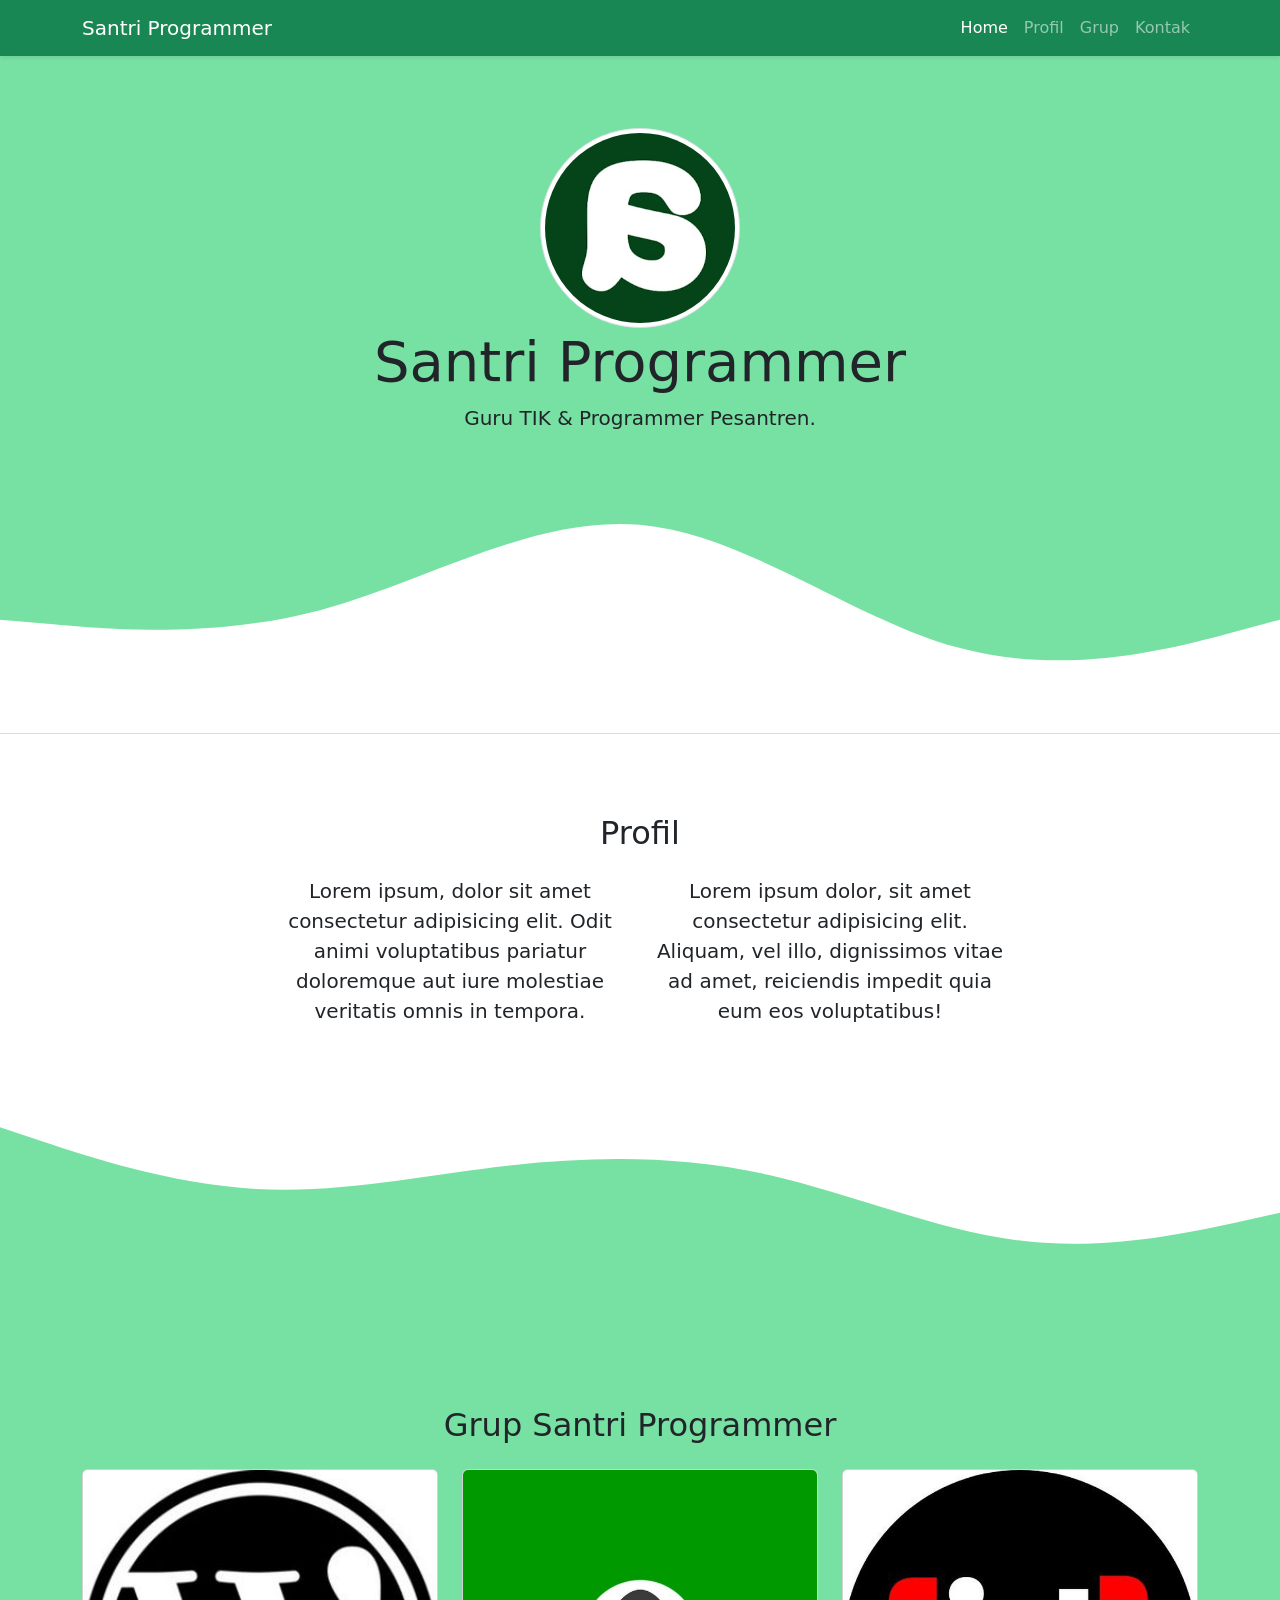
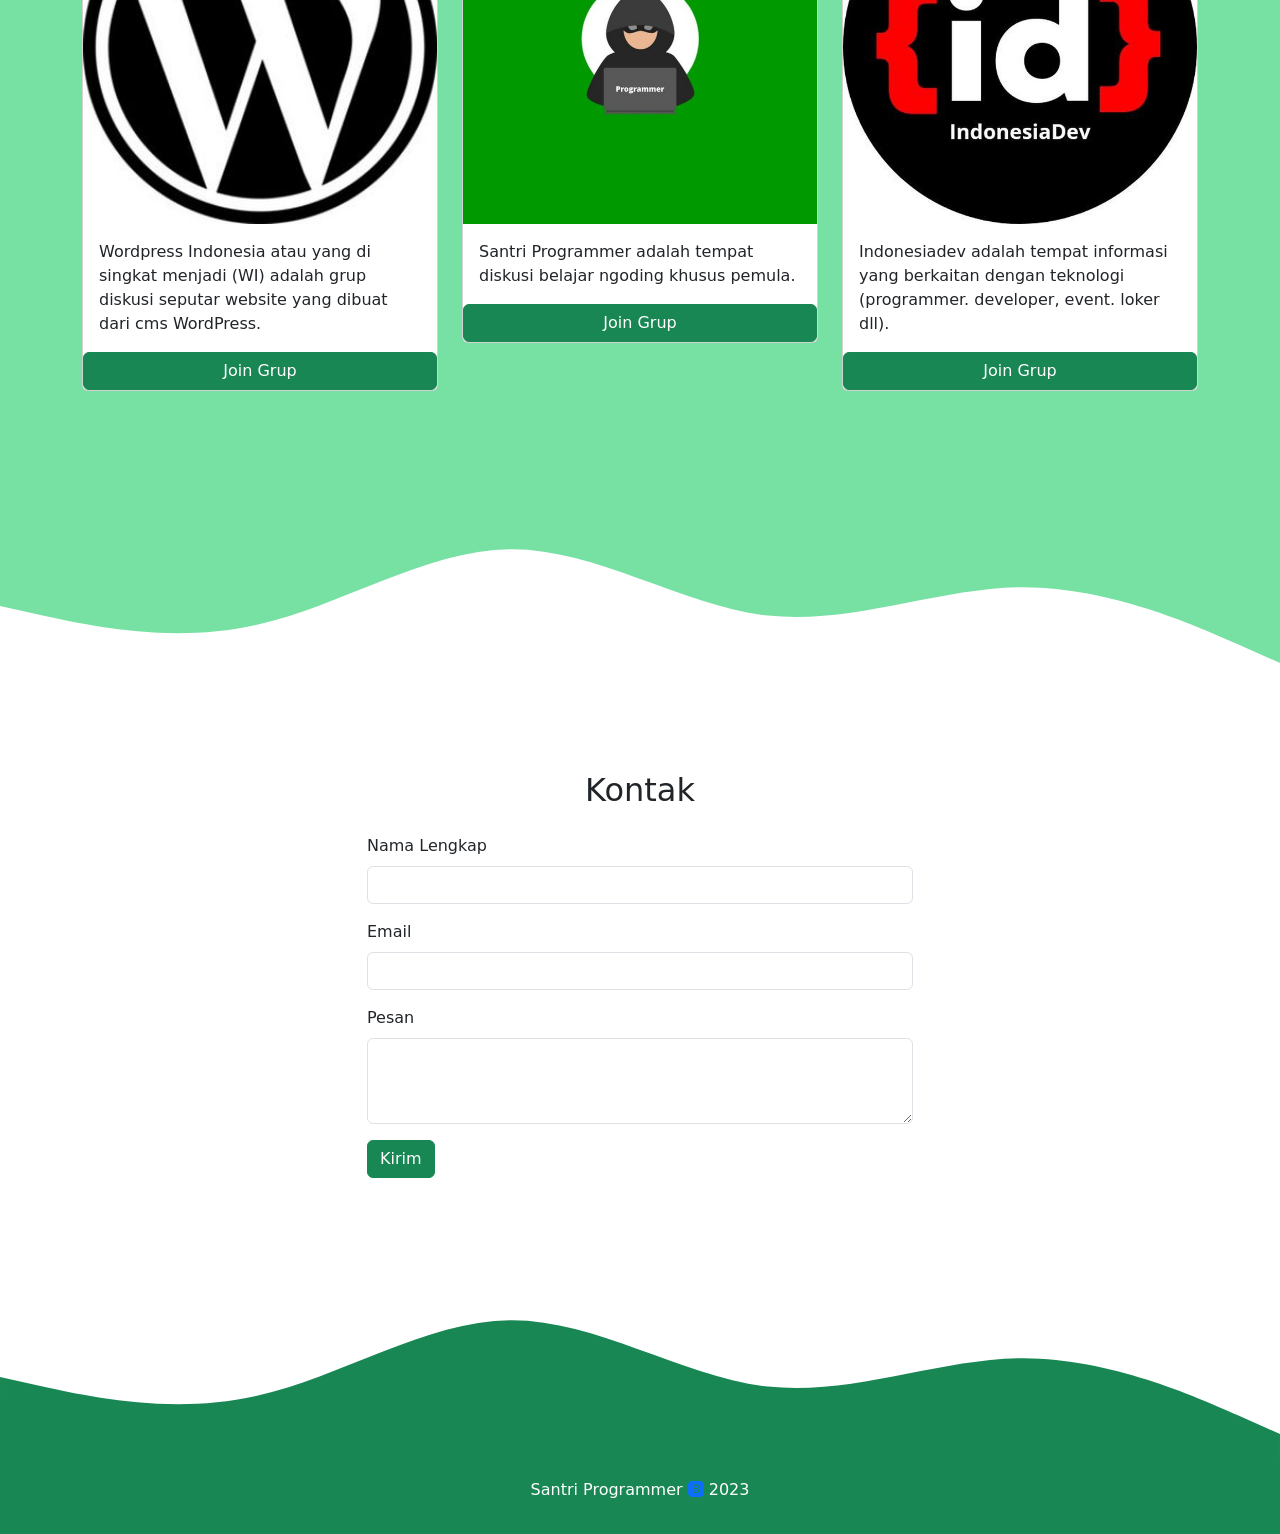
==== index.html @ 74091b98 "first commit" ====
<!DOCTYPE html>
<html lang="en">
  <head>
    <!-- Required meta tags -->
    <meta charset="utf-8" />
    <meta name="viewport" content="width=device-width, initial-scale=1" />

    <!-- Bootstrap CSS -->
    <link href="https://cdn.jsdelivr.net/npm/bootstrap@5.0.2/dist/css/bootstrap.min.css" rel="stylesheet" integrity="sha384-EVSTQN3/azprG1Anm3QDgpJLIm9Nao0Yz1ztcQTwFspd3yD65VohhpuuCOmLASjC" crossorigin="anonymous" />


    <!-- Bootstrap Icon -->
    <link rel="stylesheet" href="https://cdn.jsdelivr.net/npm/bootstrap-icons@1.10.5/font/bootstrap-icons.css">

    <!-- My CSS -->
    <link rel="stylesheet" href="style.css" />
    <title>Santri Programmer</title>
  </head>
  <body id="home">
    <!-- Navbar -->
    <nav class="navbar navbar-expand-lg navbar-dark bg-success shadow-sm fixed-top">
      <div class="container">
        <a class="navbar-brand" href="#">Santri Programmer</a>
        <button class="navbar-toggler" type="button" data-bs-toggle="collapse" data-bs-target="#navbarNav" aria-controls="navbarNav" aria-expanded="false" aria-label="Toggle navigation">
          <span class="navbar-toggler-icon"></span>
        </button>
        <div class="collapse navbar-collapse" id="navbarNav">
          <ul class="navbar-nav ms-auto">
            <li class="nav-item">
              <a class="nav-link active" aria-current="page" href="#home">Home</a>
            </li>
            <li class="nav-item">
              <a class="nav-link" href="#profil">Profil</a>
            </li>
            <li class="nav-item">
              <a class="nav-link" href="#grup">Grup</a>
            </li>
            <li class="nav-item">
              <a class="nav-link" href="#kontak">Kontak</a>
            </li>
          </ul>
        </div>
      </div>
    </nav>
    <!-- Akhir Navbar -->

    <!-- Jumbotron -->

    <section class="jumbotron text-center">
      <img src="img/SP.png" alt="Santri Programmer" width="200" class="rounded-circle img-thumbnail" />
      <h1 class="display-4">Santri Programmer</h1>
      <p class="lead">Guru TIK & Programmer Pesantren.</p>
      <svg xmlns="http://www.w3.org/2000/svg" viewBox="0 0 1440 320">
        <path
          fill="#ffffff"
          fill-opacity="1"
          d="M0,192L60,197.3C120,203,240,213,360,181.3C480,149,600,75,720,85.3C840,96,960,192,1080,224C1200,256,1320,224,1380,208L1440,192L1440,320L1380,320C1320,320,1200,320,1080,320C960,320,840,320,720,320C600,320,480,320,360,320C240,320,120,320,60,320L0,320Z"
        ></path>
      </svg>
    </section>

    <!-- Akhir Jumbotron -->

    <!-- Profil -->
    <section id="profil">
      <div class="container">
        <div class="row text-center mb-3">
          <div class="col">
            <h2>Profil</h2>
          </div>
        </div>
        <div class="row justify-content-center fs-5 text-center">
          <div class="col-md-4">
            <p>Lorem ipsum, dolor sit amet consectetur adipisicing elit. Odit animi voluptatibus pariatur doloremque aut iure molestiae veritatis omnis in tempora.</p>
          </div>
          <div class="col-md-4">
            <p>Lorem ipsum dolor, sit amet consectetur adipisicing elit. Aliquam, vel illo, dignissimos vitae ad amet, reiciendis impedit quia eum eos voluptatibus!</p>
          </div>
        </div>
      </div>
      
      
      
      <svg xmlns="http://www.w3.org/2000/svg" viewBox="0 0 1440 320"><path fill="#77e0a3" fill-opacity="1" d="M0,96L48,112C96,128,192,160,288,165.3C384,171,480,149,576,138.7C672,128,768,128,864,149.3C960,171,1056,213,1152,224C1248,235,1344,213,1392,202.7L1440,192L1440,320L1392,320C1344,320,1248,320,1152,320C1056,320,960,320,864,320C768,320,672,320,576,320C480,320,384,320,288,320C192,320,96,320,48,320L0,320Z"></path></svg>
    </section>
    <!-- Akhir Profil -->

    <!-- Grup -->
    <section id="grup">
      <div class="container">
        <div class="row text-center mb-3">
          <div class="col">
            <h2>Grup Santri Programmer</h2>
          </div>
        </div>
        <div class="row">
          <div class="col-md-4 mb-3">
            <div class="card">
              <img src="img/grup/wi.jpg" class="card-img-top" alt="grupwi" />
              <div class="card-body">
                <p class="card-text">Wordpress Indonesia atau yang di singkat menjadi (WI) adalah grup diskusi seputar website yang dibuat dari cms WordPress.</p>
              </div>
              <a class="btn btn-success" href="https://t.me/wordpress_id" role="button">Join Grup</a>
            </div>
          </div>
          <div class="col-md-4 mb-3">
            <div class="card">
              <img src="img/grup/sporg.jpg" class="card-img-top" alt="grupsporg" />
              <div class="card-body">
                <p class="card-text">Santri Programmer adalah tempat diskusi belajar ngoding khusus pemula.</p>
              </div>
              <a class="btn btn-success" href="https://t.me/santriprogrammer_id" role="button">Join Grup</a>
            </div>
          </div>
          <div class="col-md-4 mb-3">
            <div class="card">
              <img src="img/grup/iddev.jpg" class="card-img-top" alt="iddev" />
              <div class="card-body">
                <p class="card-text">Indonesiadev adalah tempat informasi yang berkaitan dengan teknologi (programmer. developer, event. loker dll).</p>
              </div>
              <a class="btn btn-success" href="https://t.me/indonesiadev" role="button">Join Grup</a>
            </div>
          </div>
        </div>
      </div>
      <svg xmlns="http://www.w3.org/2000/svg" viewBox="0 0 1440 320">
        <path
          fill="#ffffff"
          fill-opacity="1"
          d="M0,224L48,234.7C96,245,192,267,288,245.3C384,224,480,160,576,160C672,160,768,224,864,234.7C960,245,1056,203,1152,202.7C1248,203,1344,245,1392,266.7L1440,288L1440,320L1392,320C1344,320,1248,320,1152,320C1056,320,960,320,864,320C768,320,672,320,576,320C480,320,384,320,288,320C192,320,96,320,48,320L0,320Z"
        ></path>
      </svg>
    </section>
    <!-- Akhir Grup -->

    <!-- Kontak -->
    <section id="kontak">
      <div class="container">
        <div class="row text-center mb-3">
          <div class="col">
            <h2>Kontak</h2>
          </div>
        </div>
        <div class="row justify-content-center">
          <div class="col-md-6">
            <form>
              <div class="mb-3">
                <label for="name" class="form-label">Nama Lengkap</label>
                <input type="text" class="form-control" id="name" aria-describedby="name" />
              </div>
              <div class="mb-3">
                <label for="email" class="form-label">Email</label>
                <input type="email" class="form-control" id="email" aria-describedby="email" />
              </div>
            
            <div class="mb-3">
              <label for="pesan" class="form-label">Pesan</label>
              <textarea class="form-control" id="pesan" rows="3"></textarea>
            </div>
              <div>
              <button type="submit" class="btn btn-success">Kirim</button>
            </form>
          </div>
        </div>
      </div>
      
    </section>
    <!-- Akhir Kontak -->

    <!-- Footer -->
    <svg xmlns="http://www.w3.org/2000/svg" viewBox="0 0 1440 320"><path fill="#198754" fill-opacity="1" d="M0,224L48,234.7C96,245,192,267,288,245.3C384,224,480,160,576,160C672,160,768,224,864,234.7C960,245,1056,203,1152,202.7C1248,203,1344,245,1392,266.7L1440,288L1440,320L1392,320C1344,320,1248,320,1152,320C1056,320,960,320,864,320C768,320,672,320,576,320C480,320,384,320,288,320C192,320,96,320,48,320L0,320Z"></path></svg>

    <footer class=" bg-success shadow-sm text-white text-center p-3"> 
      <p> Santri Programmer <i class="bi bi-bootstrap-fill text-primary"></i> 2023</p>
    </footer>
    <!-- Akhir Footer -->

    <script src="https://cdn.jsdelivr.net/npm/bootstrap@5.0.2/dist/js/bootstrap.bundle.min.js" integrity="sha384-MrcW6ZMFYlzcLA8Nl+NtUVF0sA7MsXsP1UyJoMp4YLEuNSfAP+JcXn/tWtIaxVXM" crossorigin="anonymous"></script>
  </body>
</html>
---- style.css ----
.jumbotron {
  padding-top: 8rem;
  background-color: #77e0a3;
}

#grup {
  background-color: #77e0a3;
}

section {
  padding-top: 5rem;
}
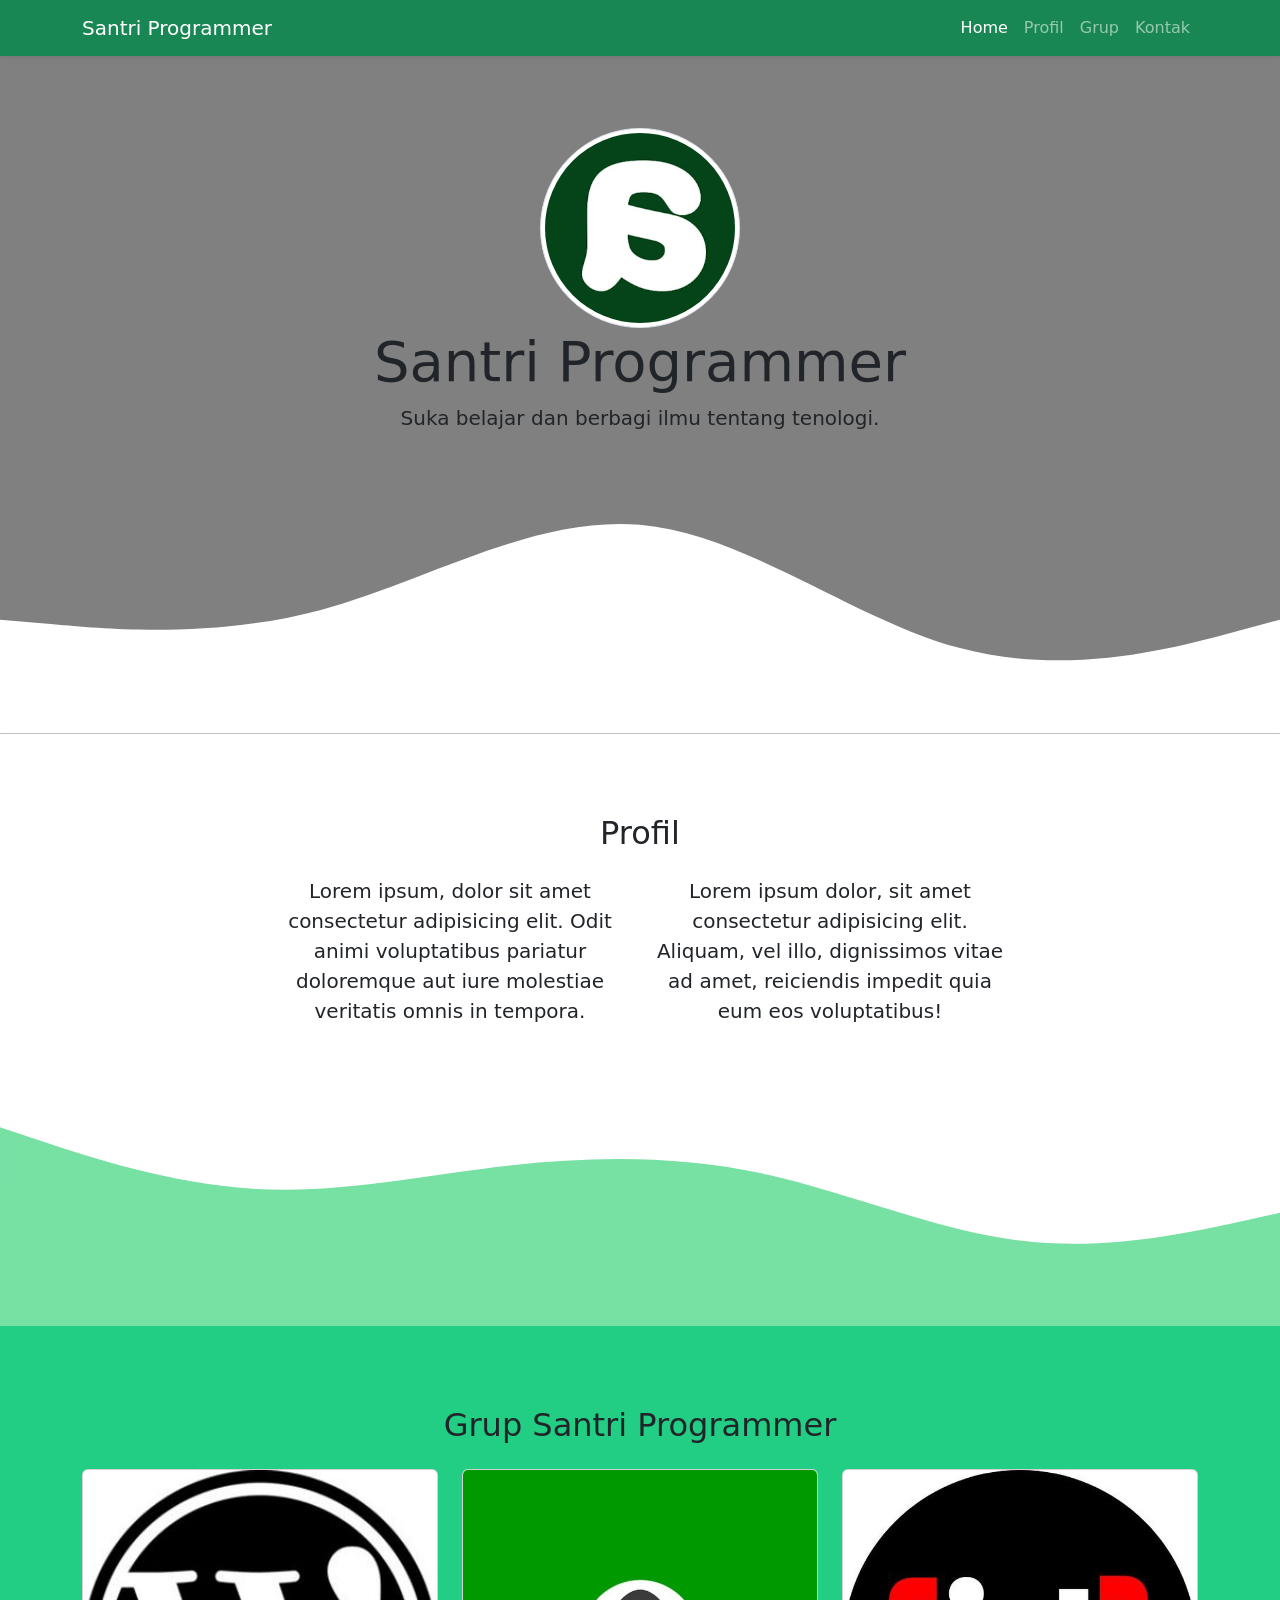
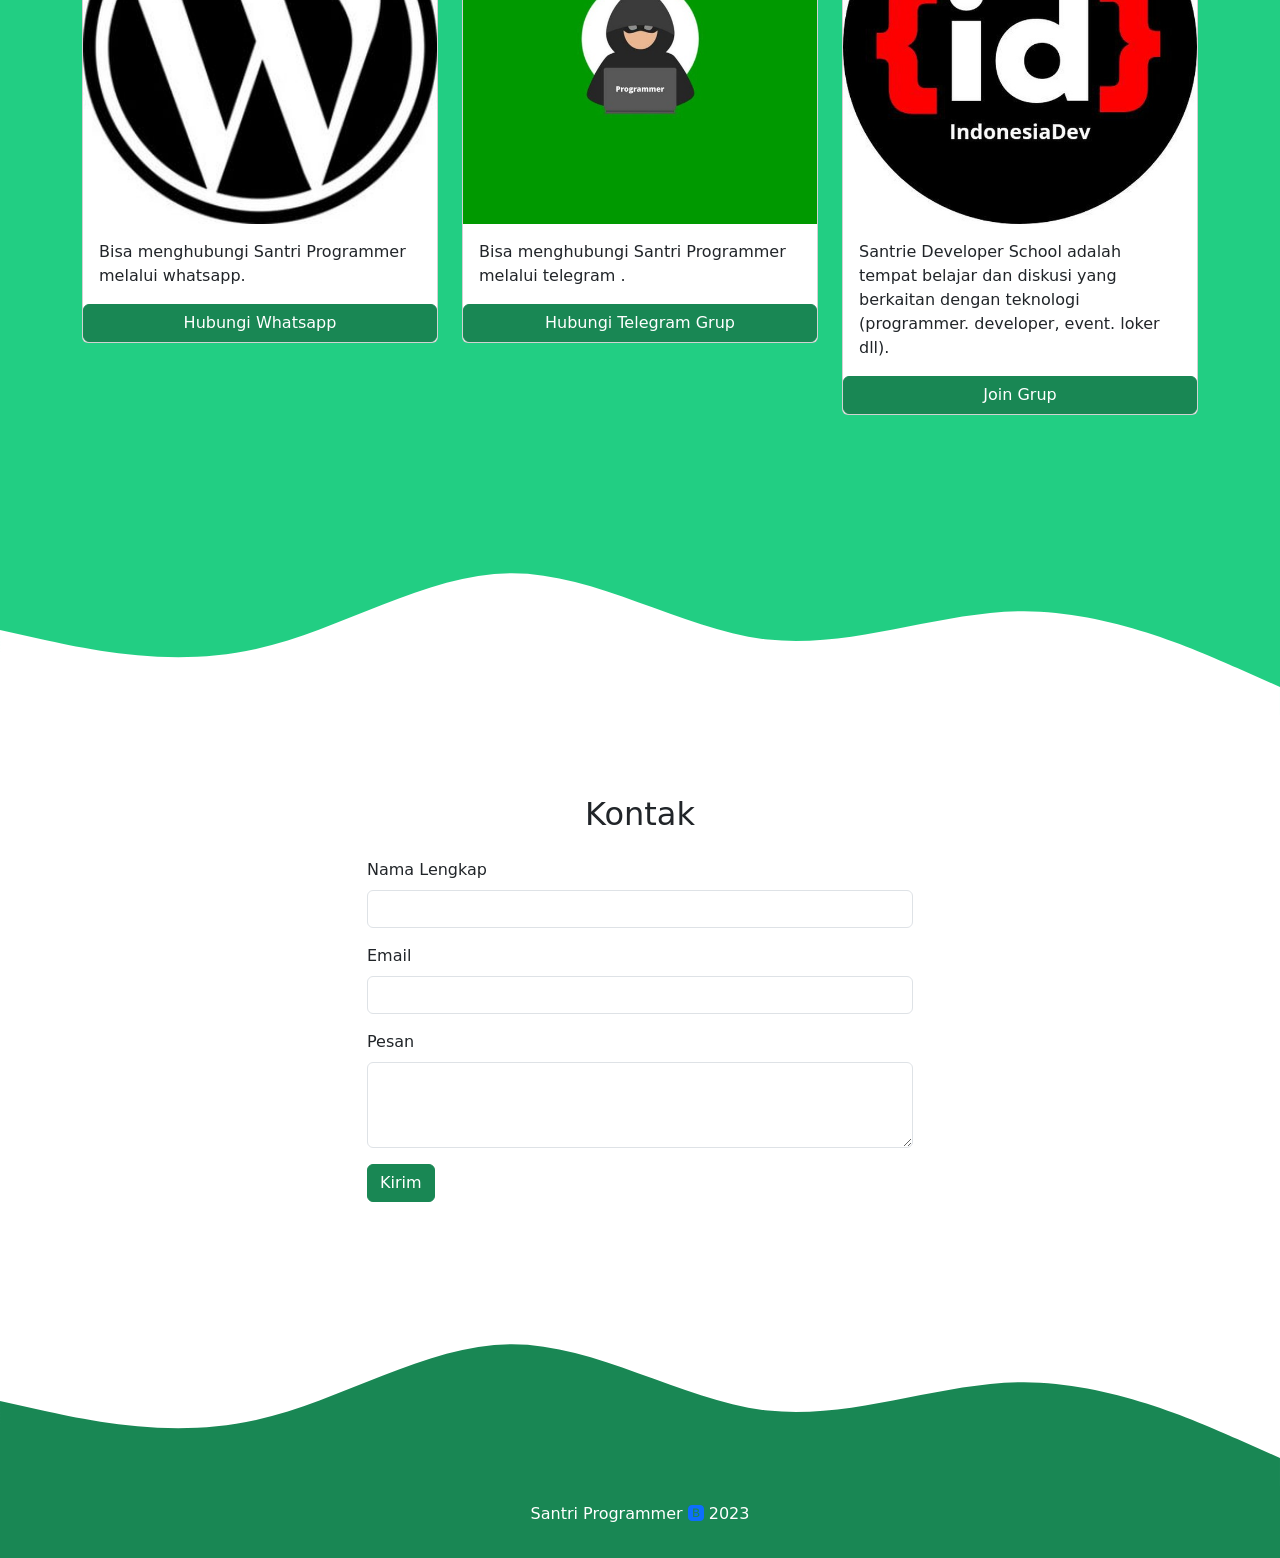
==== commit 8f695a87: "Update index.html Merubah link dan narasi gambar" ====
--- a/index.html
+++ b/index.html
@@ -49,7 +49,7 @@
     <section class="jumbotron text-center">
       <img src="img/SP.png" alt="Santri Programmer" width="200" class="rounded-circle img-thumbnail" />
       <h1 class="display-4">Santri Programmer</h1>
-      <p class="lead">Guru TIK & Programmer Pesantren.</p>
+      <p class="lead">Suka belajar dan berbagi ilmu tentang tenologi.</p>
       <svg xmlns="http://www.w3.org/2000/svg" viewBox="0 0 1440 320">
         <path
           fill="#ffffff"
@@ -98,27 +98,27 @@
             <div class="card">
               <img src="img/grup/wi.jpg" class="card-img-top" alt="grupwi" />
               <div class="card-body">
-                <p class="card-text">Wordpress Indonesia atau yang di singkat menjadi (WI) adalah grup diskusi seputar website yang dibuat dari cms WordPress.</p>
+                <p class="card-text">Bisa menghubungi Santri Programmer melalui whatsapp.</p>
               </div>
-              <a class="btn btn-success" href="https://t.me/wordpress_id" role="button">Join Grup</a>
+              <a class="btn btn-success" href="https://wa.me/6289665922111" role="button">Hubungi Whatsapp</a>
             </div>
           </div>
           <div class="col-md-4 mb-3">
             <div class="card">
               <img src="img/grup/sporg.jpg" class="card-img-top" alt="grupsporg" />
               <div class="card-body">
-                <p class="card-text">Santri Programmer adalah tempat diskusi belajar ngoding khusus pemula.</p>
+                <p class="card-text">Bisa menghubungi Santri Programmer melalui telegram .</p>
               </div>
-              <a class="btn btn-success" href="https://t.me/santriprogrammer_id" role="button">Join Grup</a>
+              <a class="btn btn-success" href="https://t.me/santriprogrammer" role="button">Hubungi Telegram Grup</a>
             </div>
           </div>
           <div class="col-md-4 mb-3">
             <div class="card">
               <img src="img/grup/iddev.jpg" class="card-img-top" alt="iddev" />
               <div class="card-body">
-                <p class="card-text">Indonesiadev adalah tempat informasi yang berkaitan dengan teknologi (programmer. developer, event. loker dll).</p>
+                <p class="card-text">Santrie Developer School adalah tempat belajar dan diskusi yang berkaitan dengan teknologi (programmer. developer, event. loker dll).</p>
               </div>
-              <a class="btn btn-success" href="https://t.me/indonesiadev" role="button">Join Grup</a>
+              <a class="btn btn-success" href="https://t.me/santridev" role="button">Join Grup</a>
             </div>
           </div>
         </div>
--- a/style.css
+++ b/style.css
@@ -1,10 +1,10 @@
 .jumbotron {
   padding-top: 8rem;
-  background-color: #77e0a3;
+  background-color: #808080;
 }
 
 #grup {
-  background-color: #77e0a3;
+  background-color: #22CE83;
 }
 
 section {
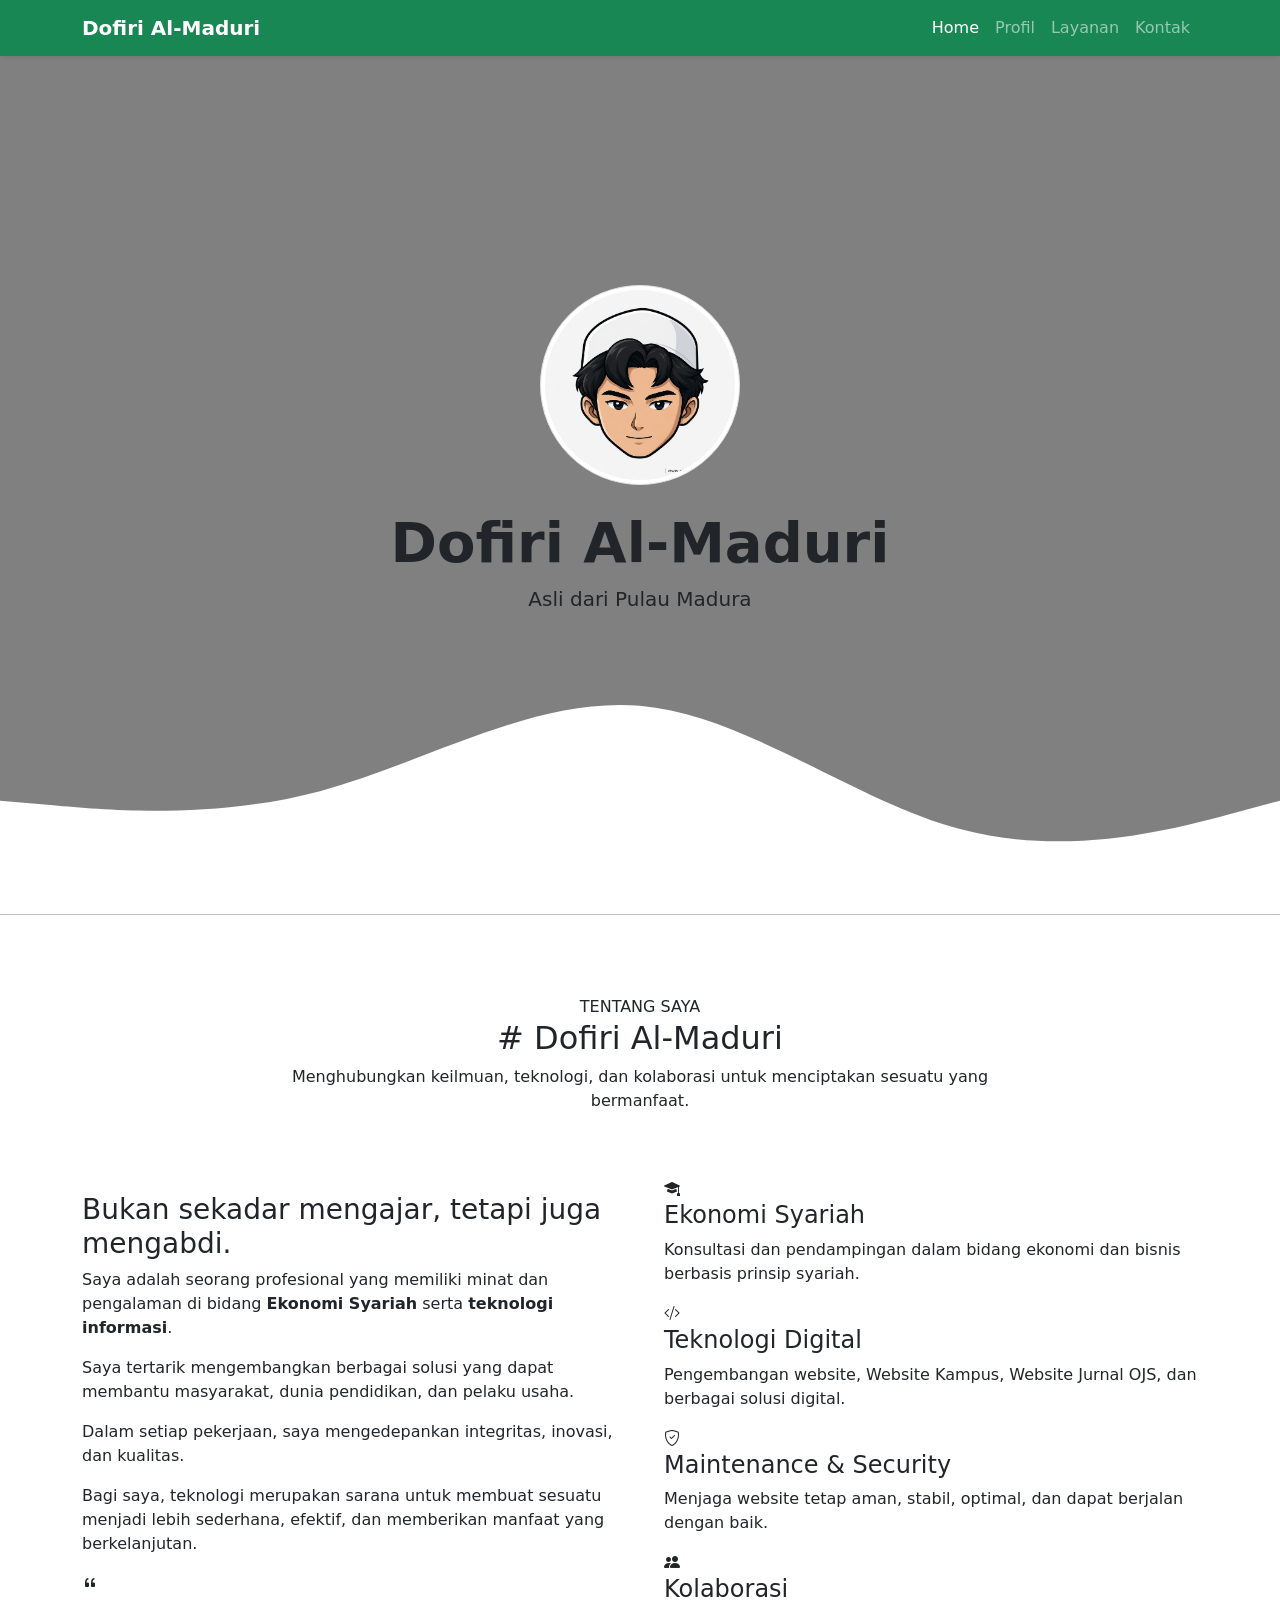
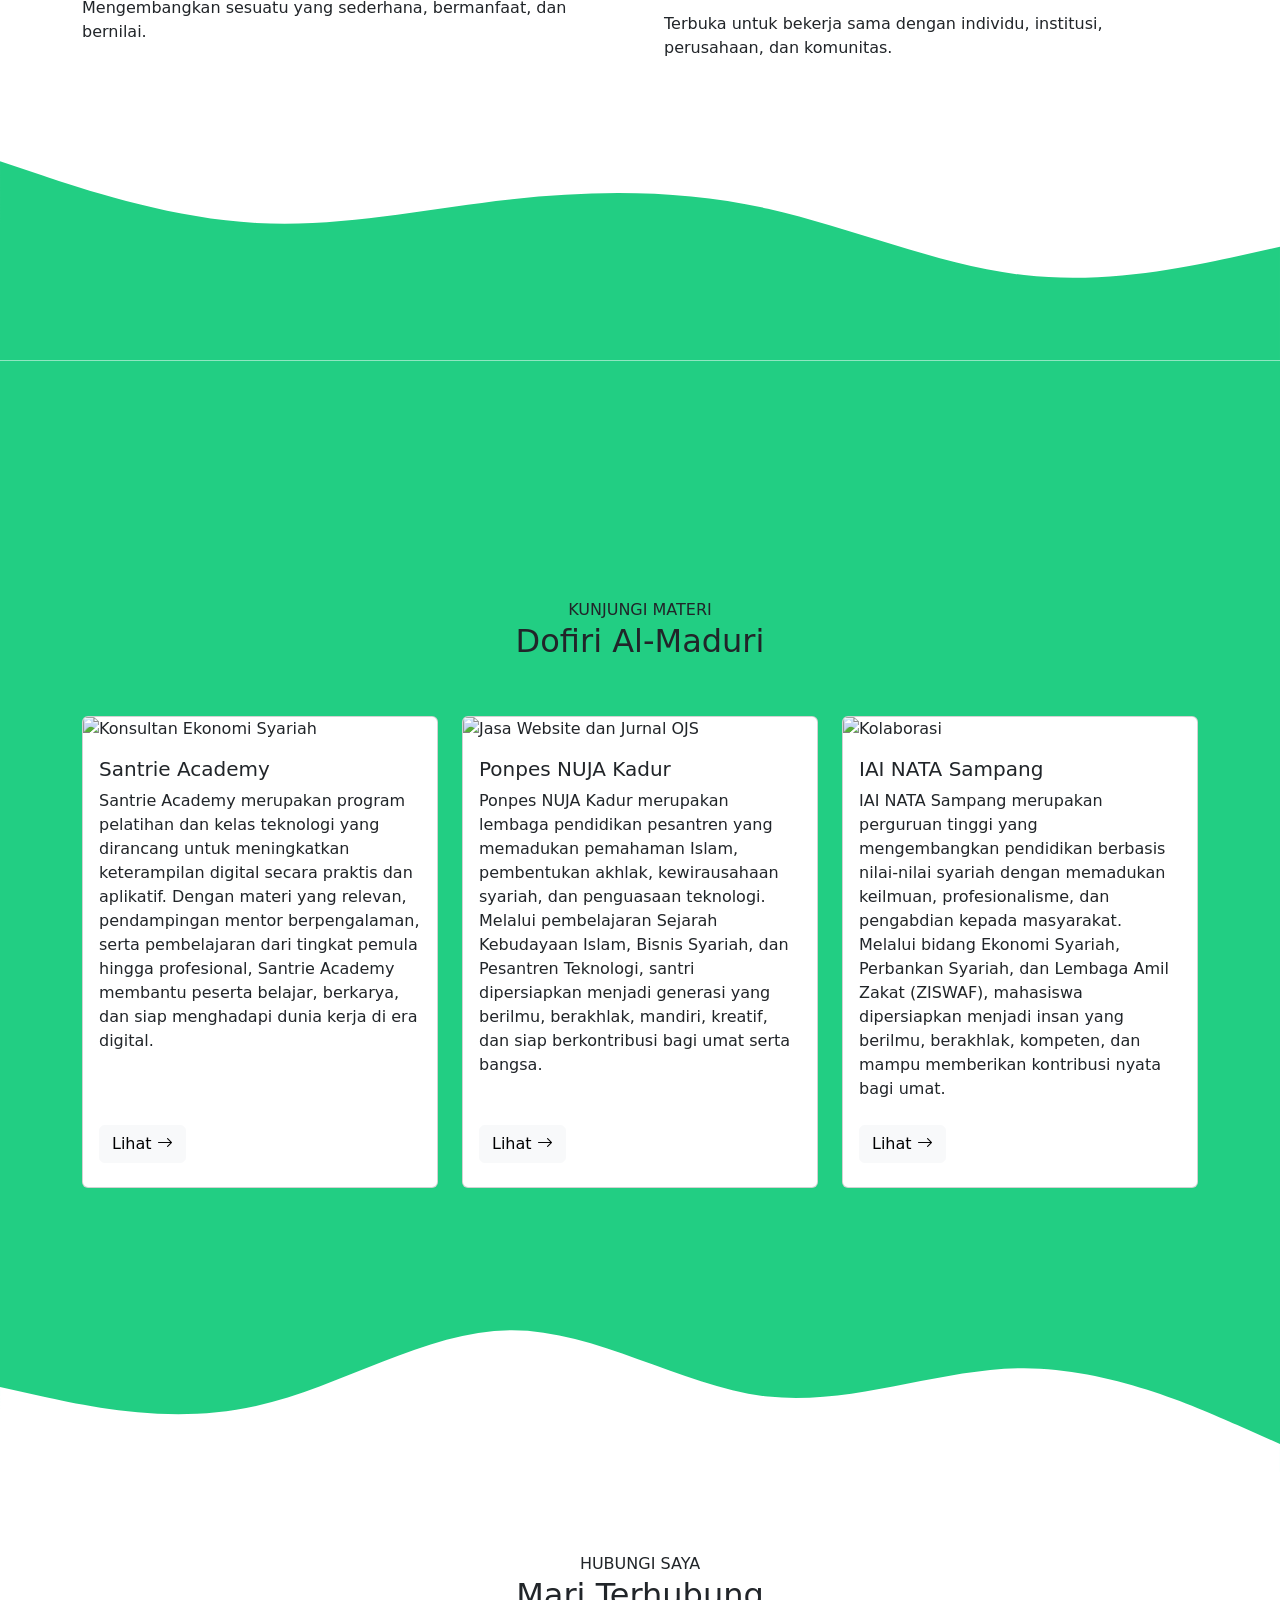
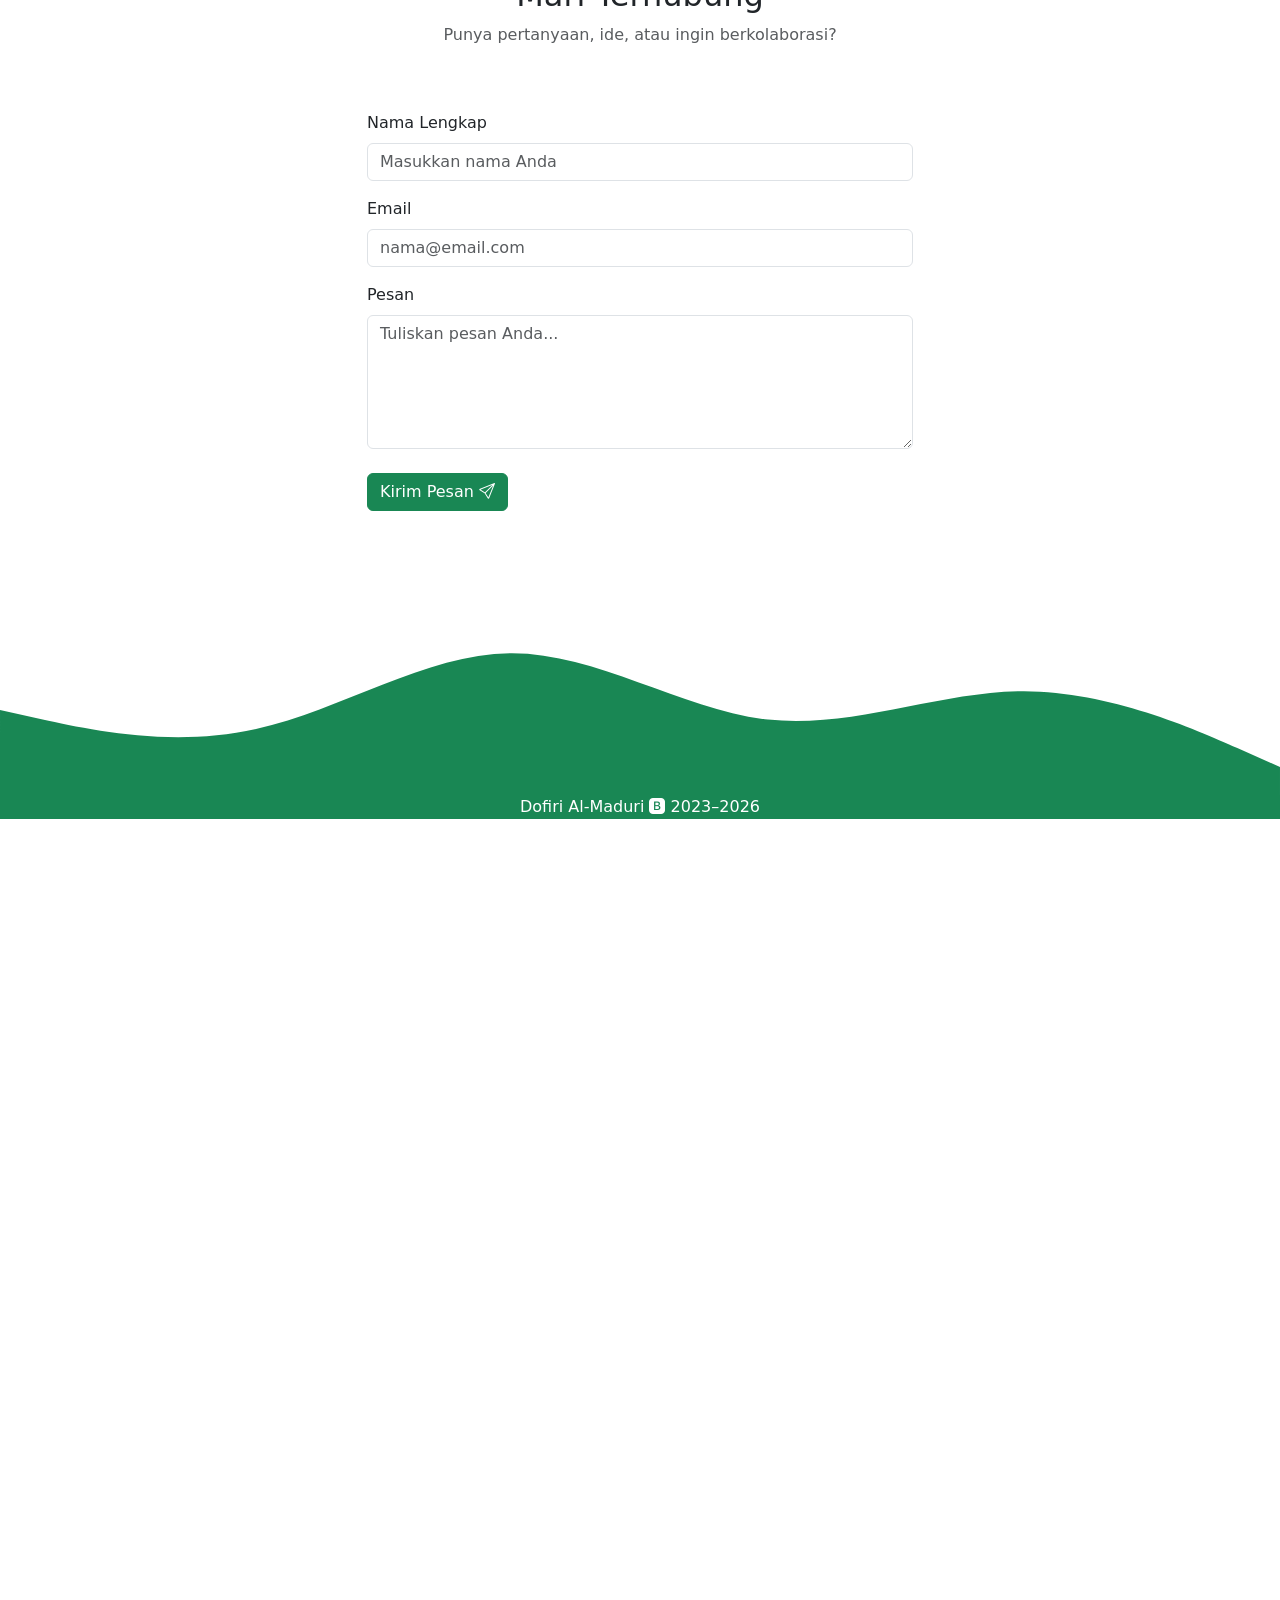
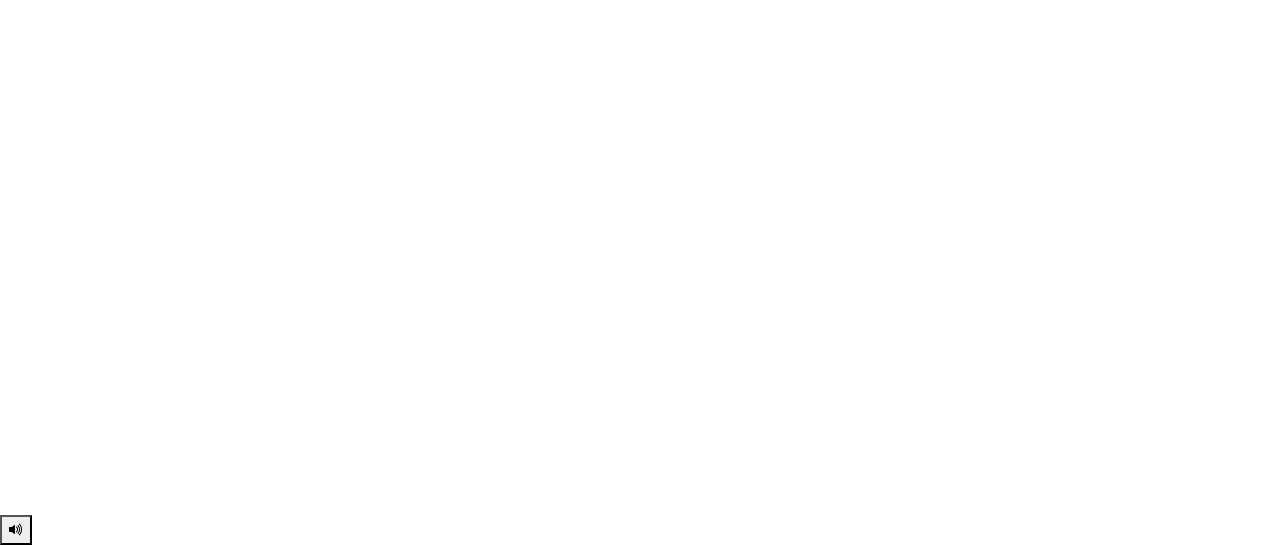
==== commit 4872074a: "Update fmt.Println message from 'Hello' to 'Goodbye'" ====
--- a/index.html
+++ b/index.html
@@ -1,181 +1,921 @@
 <!DOCTYPE html>
-<html lang="en">
-  <head>
-    <!-- Required meta tags -->
-    <meta charset="utf-8" />
-    <meta name="viewport" content="width=device-width, initial-scale=1" />
-
-    <!-- Bootstrap CSS -->
-    <link href="https://cdn.jsdelivr.net/npm/bootstrap@5.0.2/dist/css/bootstrap.min.css" rel="stylesheet" integrity="sha384-EVSTQN3/azprG1Anm3QDgpJLIm9Nao0Yz1ztcQTwFspd3yD65VohhpuuCOmLASjC" crossorigin="anonymous" />
-
-
-    <!-- Bootstrap Icon -->
-    <link rel="stylesheet" href="https://cdn.jsdelivr.net/npm/bootstrap-icons@1.10.5/font/bootstrap-icons.css">
-
-    <!-- My CSS -->
-    <link rel="stylesheet" href="style.css" />
-    <title>Santri Programmer</title>
-  </head>
-  <body id="home">
-    <!-- Navbar -->
-    <nav class="navbar navbar-expand-lg navbar-dark bg-success shadow-sm fixed-top">
-      <div class="container">
-        <a class="navbar-brand" href="#">Santri Programmer</a>
-        <button class="navbar-toggler" type="button" data-bs-toggle="collapse" data-bs-target="#navbarNav" aria-controls="navbarNav" aria-expanded="false" aria-label="Toggle navigation">
-          <span class="navbar-toggler-icon"></span>
-        </button>
-        <div class="collapse navbar-collapse" id="navbarNav">
-          <ul class="navbar-nav ms-auto">
-            <li class="nav-item">
-              <a class="nav-link active" aria-current="page" href="#home">Home</a>
-            </li>
-            <li class="nav-item">
-              <a class="nav-link" href="#profil">Profil</a>
-            </li>
-            <li class="nav-item">
-              <a class="nav-link" href="#grup">Grup</a>
-            </li>
-            <li class="nav-item">
-              <a class="nav-link" href="#kontak">Kontak</a>
-            </li>
-          </ul>
+<html lang="id">
+
+<head>
+
+  <!-- ==================================================
+       META
+       ================================================== -->
+
+  <!-- Menentukan karakter yang digunakan -->
+  <meta charset="utf-8">
+
+  <!-- Membuat website responsive di HP/tablet -->
+  <meta name="viewport" content="width=device-width, initial-scale=1">
+
+
+  <!-- ==================================================
+       BOOTSTRAP CSS
+       ================================================== -->
+
+  <link
+    href="https://cdn.jsdelivr.net/npm/bootstrap@5.0.2/dist/css/bootstrap.min.css"
+    rel="stylesheet">
+
+
+  <!-- ==================================================
+       BOOTSTRAP ICON
+       Digunakan untuk icon
+       ================================================== -->
+
+  <link
+    rel="stylesheet"
+    href="https://cdn.jsdelivr.net/npm/bootstrap-icons@1.10.5/font/bootstrap-icons.css">
+
+
+  <!-- ==================================================
+       CSS SENDIRI
+       File style.css harus berada satu folder
+       dengan index.html
+       ================================================== -->
+
+  <link rel="stylesheet" href="style.css">
+
+
+  <!-- Judul pada tab browser -->
+
+  <title>Dofiri Al-Maduri</title>
+
+</head>
+
+
+<body id="home">
+
+
+  <!-- ==================================================
+       NAVBAR
+       ================================================== -->
+
+  <nav class="navbar navbar-expand-lg navbar-dark bg-success shadow-sm fixed-top">
+
+    <div class="container">
+
+      <!-- Nama / Brand -->
+
+      <a class="navbar-brand fw-bold" href="#home">
+        Dofiri Al-Maduri
+      </a>
+
+
+      <!-- ==================================================
+           TOMBOL HAMBURGER
+
+           Tombol ini muncul di layar HP.
+           Bootstrap JavaScript diperlukan agar tombol
+           dapat membuka menu.
+           ================================================== -->
+
+      <button
+        class="navbar-toggler"
+        type="button"
+        data-bs-toggle="collapse"
+        data-bs-target="#navbarNav"
+        aria-controls="navbarNav"
+        aria-expanded="false"
+        aria-label="Toggle navigation">
+
+        <span class="navbar-toggler-icon"></span>
+
+      </button>
+
+
+      <!-- ==================================================
+           MENU NAVBAR
+           ================================================== -->
+
+      <div class="collapse navbar-collapse" id="navbarNav">
+
+        <ul class="navbar-nav ms-auto">
+
+
+          <!-- Home -->
+
+          <li class="nav-item">
+
+            <a class="nav-link active" href="#home">
+              Home
+            </a>
+
+          </li>
+
+
+          <!-- Profil -->
+
+          <li class="nav-item">
+
+            <a class="nav-link" href="#profil">
+              Profil
+            </a>
+
+          </li>
+
+
+          <!-- Layanan -->
+
+          <li class="nav-item">
+
+            <a class="nav-link" href="#grup">
+              Layanan
+            </a>
+
+          </li>
+
+
+          <!-- Kontak -->
+
+          <li class="nav-item">
+
+            <a class="nav-link" href="#kontak">
+              Kontak
+            </a>
+
+          </li>
+
+
+        </ul>
+
+      </div>
+
+    </div>
+
+  </nav>
+
+
+  <!-- ==================================================
+       AKHIR NAVBAR
+       ================================================== -->
+
+
+
+  <!-- ==================================================
+       HERO / JUMBOTRON
+       ================================================== -->
+
+  <section class="jumbotron text-center" id="hero">
+  <canvas id="particle-network" class="particle-network"></canvas>
+    <div class="container">
+
+
+      <!-- Foto Profil -->
+
+      <img
+        src="img/SP.png"
+        alt="Dofiri Al-Maduri"
+        width="200"
+        class="rounded-circle img-thumbnail hero-image">
+
+
+      <!-- Nama -->
+
+      <h1 class="display-4 fw-bold mt-4">
+        Dofiri Al-Maduri
+      </h1>
+
+
+      <!-- Kalimat pendek -->
+
+      <p class="lead">
+        Asli dari Pulau Madura
+      </p>
+
+
+    </div>
+
+
+    <!-- ==================================================
+         WAVE HERO
+         ================================================== -->
+
+    <svg
+      xmlns="http://www.w3.org/2000/svg"
+      viewBox="0 0 1440 320"
+      class="hero-wave">
+
+      <path
+        fill="#ffffff"
+        d="M0,192L60,197.3C120,203,240,213,360,181.3C480,149,600,75,720,85.3C840,96,960,192,1080,224C1200,256,1320,224,1380,208L1440,192L1440,320L1380,320C1320,320,1200,320,1080,320C960,320,840,320,720,320C600,320,480,320,360,320C240,320,120,320,60,320L0,320Z">
+      </path>
+
+    </svg>
+
+  </section>
+
+
+  <!-- ==================================================
+       AKHIR HERO
+       ================================================== -->
+
+
+
+  <!-- ==================================================
+       PROFIL
+       ================================================== -->
+
+  <section id="profil" class="profil-section">
+
+    <div class="container">
+
+
+      <!-- Judul Profil -->
+
+      <div class="row justify-content-center text-center mb-5">
+
+        <div class="col-lg-8">
+
+          <span class="profil-badge">
+            TENTANG SAYA
+          </span>
+
+          <h2 class="profil-title">
+            #
+            <span>Dofiri Al-Maduri</span>
+          </h2>
+
+          <p class="profil-intro">
+            Menghubungkan keilmuan, teknologi, dan kolaborasi
+            untuk menciptakan sesuatu yang bermanfaat.
+          </p>
+
         </div>
+
       </div>
-    </nav>
-    <!-- Akhir Navbar -->
-
-    <!-- Jumbotron -->
-
-    <section class="jumbotron text-center">
-      <img src="img/SP.png" alt="Santri Programmer" width="200" class="rounded-circle img-thumbnail" />
-      <h1 class="display-4">Santri Programmer</h1>
-      <p class="lead">Suka belajar dan berbagi ilmu tentang tenologi.</p>
-      <svg xmlns="http://www.w3.org/2000/svg" viewBox="0 0 1440 320">
-        <path
-          fill="#ffffff"
-          fill-opacity="1"
-          d="M0,192L60,197.3C120,203,240,213,360,181.3C480,149,600,75,720,85.3C840,96,960,192,1080,224C1200,256,1320,224,1380,208L1440,192L1440,320L1380,320C1320,320,1200,320,1080,320C960,320,840,320,720,320C600,320,480,320,360,320C240,320,120,320,60,320L0,320Z"
-        ></path>
-      </svg>
-    </section>
-
-    <!-- Akhir Jumbotron -->
-
-    <!-- Profil -->
-    <section id="profil">
-      <div class="container">
-        <div class="row text-center mb-3">
-          <div class="col">
-            <h2>Profil</h2>
+
+
+      <!-- Isi Profil -->
+
+      <div class="row align-items-center g-5">
+
+
+        <!-- ==================================================
+             KOLOM KIRI
+             ================================================== -->
+
+        <div class="col-lg-6">
+
+          <div class="profil-text">
+
+            <h3>
+              Bukan sekadar mengajar,
+              <span>tetapi juga mengabdi.</span>
+            </h3>
+
+
+            <p>
+              Saya adalah seorang profesional yang memiliki minat
+              dan pengalaman di bidang
+              <strong>Ekonomi Syariah</strong> serta
+              <strong>teknologi informasi</strong>.
+            </p>
+
+
+            <p>
+              Saya tertarik mengembangkan berbagai solusi yang
+              dapat membantu masyarakat, dunia pendidikan,
+              dan pelaku usaha.
+            </p>
+
+
+            <p>
+              Dalam setiap pekerjaan, saya mengedepankan
+              integritas, inovasi, dan kualitas.
+            </p>
+
+
+            <p>
+              Bagi saya, teknologi merupakan sarana untuk membuat
+              sesuatu menjadi lebih sederhana, efektif,
+              dan memberikan manfaat yang berkelanjutan.
+            </p>
+
+
+            <!-- Quote -->
+
+            <div class="profil-highlight">
+
+              <i class="bi bi-quote"></i>
+
+              <p>
+                Mengembangkan sesuatu yang sederhana,
+                bermanfaat, dan bernilai.
+              </p>
+
+            </div>
+
           </div>
+
         </div>
-        <div class="row justify-content-center fs-5 text-center">
-          <div class="col-md-4">
-            <p>Lorem ipsum, dolor sit amet consectetur adipisicing elit. Odit animi voluptatibus pariatur doloremque aut iure molestiae veritatis omnis in tempora.</p>
+
+
+        <!-- ==================================================
+             KOLOM KANAN
+             ================================================== -->
+
+        <div class="col-lg-6">
+
+          <div class="profil-card-wrapper">
+
+
+            <!-- Card 1 -->
+
+            <div class="profil-card">
+
+              <div class="profil-icon">
+
+                <i class="bi bi-mortarboard-fill"></i>
+
+              </div>
+
+              <div>
+
+                <h4>
+                  Ekonomi Syariah
+                </h4>
+
+                <p>
+                  Konsultasi dan pendampingan dalam bidang
+                  ekonomi dan bisnis berbasis prinsip syariah.
+                </p>
+
+              </div>
+
+            </div>
+
+
+            <!-- Card 2 -->
+
+            <div class="profil-card">
+
+              <div class="profil-icon">
+
+                <i class="bi bi-code-slash"></i>
+
+              </div>
+
+              <div>
+
+                <h4>
+                  Teknologi Digital
+                </h4>
+
+                <p>
+                  Pengembangan website, Website Kampus,
+                  Website Jurnal OJS, dan berbagai solusi digital.
+                </p>
+
+              </div>
+
+            </div>
+
+
+            <!-- Card 3 -->
+
+            <div class="profil-card">
+
+              <div class="profil-icon">
+
+                <i class="bi bi-shield-check"></i>
+
+              </div>
+
+              <div>
+
+                <h4>
+                  Maintenance & Security
+                </h4>
+
+                <p>
+                  Menjaga website tetap aman, stabil,
+                  optimal, dan dapat berjalan dengan baik.
+                </p>
+
+              </div>
+
+            </div>
+
+
+            <!-- Card 4 -->
+
+            <div class="profil-card">
+
+              <div class="profil-icon">
+
+                <i class="bi bi-people-fill"></i>
+
+              </div>
+
+              <div>
+
+                <h4>
+                  Kolaborasi
+                </h4>
+
+                <p>
+                  Terbuka untuk bekerja sama dengan individu,
+                  institusi, perusahaan, dan komunitas.
+                </p>
+
+              </div>
+
+            </div>
+
+
           </div>
-          <div class="col-md-4">
-            <p>Lorem ipsum dolor, sit amet consectetur adipisicing elit. Aliquam, vel illo, dignissimos vitae ad amet, reiciendis impedit quia eum eos voluptatibus!</p>
+
+        </div>
+
+      </div>
+
+    </div>
+
+
+    <!-- Wave Profil -->
+
+    <svg
+      xmlns="http://www.w3.org/2000/svg"
+      viewBox="0 0 1440 320"
+      class="profil-wave">
+
+      <path
+        fill="#22CE83"
+        d="M0,96L48,112C96,128,192,160,288,165.3C384,171,480,149,576,138.7C672,128,768,128,864,149.3C960,171,1056,213,1152,224C1248,235,1344,213,1392,202.7L1440,192L1440,320L1392,320C1344,320,1248,320,1152,320C1056,320,960,320,864,320C768,320,672,320,576,320C480,320,384,320,288,320C192,320,96,320,48,320L0,320Z">
+      </path>
+
+    </svg>
+
+  </section>
+
+
+  <!-- ==================================================
+       AKHIR PROFIL
+       ================================================== -->
+
+
+
+  <!-- ==================================================
+       LAYANAN
+       ================================================== -->
+
+  <section id="grup" class="layanan-section">
+  <canvas id="particle-network-layanan" class="particle-network"></canvas>
+    <div class="container">
+
+
+      <!-- Judul Layanan -->
+
+      <div class="row text-center mb-5">
+
+        <div class="col">
+
+          <span class="layanan-badge">
+            KUNJUNGI MATERI
+          </span>
+
+          <h2 class="layanan-title">
+            Dofiri Al-Maduri
+          </h2>
+
+        </div>
+
+      </div>
+
+
+      <!-- Daftar Layanan -->
+
+      <div class="row g-4">
+
+
+        <!-- ==================================================
+             LAYANAN 1
+             ================================================== -->
+
+        <div class="col-md-4">
+
+          <div class="card layanan-card h-100">
+
+            <img
+              src="img/grup/santrieacademy.png"
+              class="card-img-top"
+              alt="Konsultan Ekonomi Syariah">
+
+
+            <div class="card-body">
+
+              <h5 class="card-title">
+                Santrie Academy 
+              </h5>
+
+              <p class="card-text">
+                Santrie Academy merupakan program pelatihan dan kelas teknologi yang dirancang untuk meningkatkan keterampilan digital secara praktis dan aplikatif. Dengan materi yang relevan, pendampingan mentor berpengalaman, serta pembelajaran dari tingkat pemula hingga profesional, Santrie Academy membantu peserta belajar, berkarya, dan siap menghadapi dunia kerja di era digital.
+              </p>
+
+            </div>
+
+
+            <div class="card-footer bg-transparent border-0 pb-4">
+
+              <a
+                class="btn btn-light layanan-button"
+                href="https://dofirialmaduri.com/santrieacademy/"
+                target="_blank">
+
+                Lihat
+
+                <i class="bi bi-arrow-right"></i>
+
+              </a>
+
+            </div>
+
           </div>
+
         </div>
+
+
+
+        <!-- ==================================================
+             LAYANAN 2
+             ================================================== -->
+
+        <div class="col-md-4">
+
+          <div class="card layanan-card h-100">
+
+            <img
+              src="img/grup/ponpesnujakadur.png"
+              class="card-img-top"
+              alt="Jasa Website dan Jurnal OJS">
+
+
+            <div class="card-body">
+
+              <h5 class="card-title">
+                Ponpes NUJA Kadur
+              </h5>
+
+              <p class="card-text">
+                Ponpes NUJA Kadur merupakan lembaga pendidikan pesantren yang memadukan pemahaman Islam, pembentukan akhlak, kewirausahaan syariah, dan penguasaan teknologi. Melalui pembelajaran Sejarah Kebudayaan Islam, Bisnis Syariah, dan Pesantren Teknologi, santri dipersiapkan menjadi generasi yang berilmu, berakhlak, mandiri, kreatif, dan siap berkontribusi bagi umat serta bangsa.
+              </p>
+
+            </div>
+
+
+            <div class="card-footer bg-transparent border-0 pb-4">
+
+              <a
+                class="btn btn-light layanan-button"
+                href="https://dofirialmaduri.com/ponpesnujakadur/"
+                target="_blank">
+
+                Lihat
+
+                <i class="bi bi-arrow-right"></i>
+
+              </a>
+
+            </div>
+
+          </div>
+
+        </div>
+
+
+
+        <!-- ==================================================
+             LAYANAN 3
+             ================================================== -->
+
+        <div class="col-md-4">
+
+          <div class="card layanan-card h-100">
+
+            <img
+              src="img/grup/iainatasampang.png"
+              class="card-img-top"
+              alt="Kolaborasi">
+
+
+            <div class="card-body">
+
+              <h5 class="card-title">
+                IAI NATA Sampang
+              </h5>
+
+              <p class="card-text">
+                IAI NATA Sampang merupakan perguruan tinggi yang mengembangkan pendidikan berbasis nilai-nilai syariah dengan memadukan keilmuan, profesionalisme, dan pengabdian kepada masyarakat. Melalui bidang Ekonomi Syariah, Perbankan Syariah, dan Lembaga Amil Zakat (ZISWAF), mahasiswa dipersiapkan menjadi insan yang berilmu, berakhlak, kompeten, dan mampu memberikan kontribusi nyata bagi umat.
+              </p>
+
+            </div>
+
+
+            <div class="card-footer bg-transparent border-0 pb-4">
+
+              <a
+                class="btn btn-light layanan-button"
+                href="https://dofirialmaduri.com/iainatasampang/"
+                target="_blank">
+
+                Lihat
+
+                <i class="bi bi-arrow-right"></i>
+
+              </a>
+
+            </div>
+
+          </div>
+
+        </div>
+
+
       </div>
-      
-      
-      
-      <svg xmlns="http://www.w3.org/2000/svg" viewBox="0 0 1440 320"><path fill="#77e0a3" fill-opacity="1" d="M0,96L48,112C96,128,192,160,288,165.3C384,171,480,149,576,138.7C672,128,768,128,864,149.3C960,171,1056,213,1152,224C1248,235,1344,213,1392,202.7L1440,192L1440,320L1392,320C1344,320,1248,320,1152,320C1056,320,960,320,864,320C768,320,672,320,576,320C480,320,384,320,288,320C192,320,96,320,48,320L0,320Z"></path></svg>
-    </section>
-    <!-- Akhir Profil -->
-
-    <!-- Grup -->
-    <section id="grup">
-      <div class="container">
-        <div class="row text-center mb-3">
-          <div class="col">
-            <h2>Grup Santri Programmer</h2>
-          </div>
+
+    </div>
+
+
+    <!-- Wave Layanan -->
+
+    <svg
+      xmlns="http://www.w3.org/2000/svg"
+      viewBox="0 0 1440 320"
+      class="layanan-wave">
+
+      <path
+        fill="#ffffff"
+        d="M0,224L48,234.7C96,245,192,267,288,245.3C384,224,480,160,576,160C672,160,768,224,864,234.7C960,245,1056,203,1152,202.7C1248,203,1344,245,1392,266.7L1440,288L1440,320L1392,320C1344,320,1248,320,1152,320C1056,320,960,320,864,320C768,320,672,320,576,320C480,320,384,320,288,320C192,320,96,320,48,320L0,320Z">
+      </path>
+
+    </svg>
+
+  </section>
+
+
+  <!-- ==================================================
+       AKHIR LAYANAN
+       ================================================== -->
+
+
+
+  <!-- ==================================================
+       KONTAK
+       ================================================== -->
+
+  <section id="kontak" class="kontak-section">
+
+    <div class="container">
+
+
+      <!-- Judul -->
+
+      <div class="row text-center mb-5">
+
+        <div class="col">
+
+          <span class="kontak-badge">
+            HUBUNGI SAYA
+          </span>
+
+          <h2>
+            Mari Terhubung
+          </h2>
+
+          <p class="text-muted">
+            Punya pertanyaan, ide, atau ingin berkolaborasi?
+          </p>
+
         </div>
-        <div class="row">
-          <div class="col-md-4 mb-3">
-            <div class="card">
-              <img src="img/grup/wi.jpg" class="card-img-top" alt="grupwi" />
-              <div class="card-body">
-                <p class="card-text">Bisa menghubungi Santri Programmer melalui whatsapp.</p>
-              </div>
-              <a class="btn btn-success" href="https://wa.me/6289665922111" role="button">Hubungi Whatsapp</a>
-            </div>
-          </div>
-          <div class="col-md-4 mb-3">
-            <div class="card">
-              <img src="img/grup/sporg.jpg" class="card-img-top" alt="grupsporg" />
-              <div class="card-body">
-                <p class="card-text">Bisa menghubungi Santri Programmer melalui telegram .</p>
-              </div>
-              <a class="btn btn-success" href="https://t.me/santriprogrammer" role="button">Hubungi Telegram Grup</a>
-            </div>
-          </div>
-          <div class="col-md-4 mb-3">
-            <div class="card">
-              <img src="img/grup/iddev.jpg" class="card-img-top" alt="iddev" />
-              <div class="card-body">
-                <p class="card-text">Santrie Developer School adalah tempat belajar dan diskusi yang berkaitan dengan teknologi (programmer. developer, event. loker dll).</p>
-              </div>
-              <a class="btn btn-success" href="https://t.me/santridev" role="button">Join Grup</a>
-            </div>
-          </div>
+
+      </div>
+
+
+      <!-- Form -->
+
+      <div class="row justify-content-center">
+
+        <div class="col-lg-6">
+
+          <form class="kontak-form">
+
+
+            <!-- Nama -->
+
+            <div class="mb-3">
+
+              <label
+                for="name"
+                class="form-label">
+
+                Nama Lengkap
+
+              </label>
+
+              <input
+                type="text"
+                class="form-control"
+                id="name"
+                placeholder="Masukkan nama Anda">
+
+            </div>
+
+
+            <!-- Email -->
+
+            <div class="mb-3">
+
+              <label
+                for="email"
+                class="form-label">
+
+                Email
+
+              </label>
+
+              <input
+                type="email"
+                class="form-control"
+                id="email"
+                placeholder="nama@email.com">
+
+            </div>
+
+
+            <!-- Pesan -->
+
+            <div class="mb-4">
+
+              <label
+                for="pesan"
+                class="form-label">
+
+                Pesan
+
+              </label>
+
+              <textarea
+                class="form-control"
+                id="pesan"
+                rows="5"
+                placeholder="Tuliskan pesan Anda..."></textarea>
+
+            </div>
+
+
+            <!-- Tombol -->
+
+            <button
+              type="submit"
+              class="btn btn-success kontak-button">
+
+              Kirim Pesan
+
+              <i class="bi bi-send"></i>
+
+            </button>
+
+
+          </form>
+
         </div>
+
       </div>
-      <svg xmlns="http://www.w3.org/2000/svg" viewBox="0 0 1440 320">
-        <path
-          fill="#ffffff"
-          fill-opacity="1"
-          d="M0,224L48,234.7C96,245,192,267,288,245.3C384,224,480,160,576,160C672,160,768,224,864,234.7C960,245,1056,203,1152,202.7C1248,203,1344,245,1392,266.7L1440,288L1440,320L1392,320C1344,320,1248,320,1152,320C1056,320,960,320,864,320C768,320,672,320,576,320C480,320,384,320,288,320C192,320,96,320,48,320L0,320Z"
-        ></path>
-      </svg>
-    </section>
-    <!-- Akhir Grup -->
-
-    <!-- Kontak -->
-    <section id="kontak">
-      <div class="container">
-        <div class="row text-center mb-3">
-          <div class="col">
-            <h2>Kontak</h2>
-          </div>
-        </div>
-        <div class="row justify-content-center">
-          <div class="col-md-6">
-            <form>
-              <div class="mb-3">
-                <label for="name" class="form-label">Nama Lengkap</label>
-                <input type="text" class="form-control" id="name" aria-describedby="name" />
-              </div>
-              <div class="mb-3">
-                <label for="email" class="form-label">Email</label>
-                <input type="email" class="form-control" id="email" aria-describedby="email" />
-              </div>
-            
-            <div class="mb-3">
-              <label for="pesan" class="form-label">Pesan</label>
-              <textarea class="form-control" id="pesan" rows="3"></textarea>
-            </div>
-              <div>
-              <button type="submit" class="btn btn-success">Kirim</button>
-            </form>
-          </div>
-        </div>
-      </div>
-      
-    </section>
-    <!-- Akhir Kontak -->
-
-    <!-- Footer -->
-    <svg xmlns="http://www.w3.org/2000/svg" viewBox="0 0 1440 320"><path fill="#198754" fill-opacity="1" d="M0,224L48,234.7C96,245,192,267,288,245.3C384,224,480,160,576,160C672,160,768,224,864,234.7C960,245,1056,203,1152,202.7C1248,203,1344,245,1392,266.7L1440,288L1440,320L1392,320C1344,320,1248,320,1152,320C1056,320,960,320,864,320C768,320,672,320,576,320C480,320,384,320,288,320C192,320,96,320,48,320L0,320Z"></path></svg>
-
-    <footer class=" bg-success shadow-sm text-white text-center p-3"> 
-      <p> Santri Programmer <i class="bi bi-bootstrap-fill text-primary"></i> 2023</p>
-    </footer>
-    <!-- Akhir Footer -->
-
-    <script src="https://cdn.jsdelivr.net/npm/bootstrap@5.0.2/dist/js/bootstrap.bundle.min.js" integrity="sha384-MrcW6ZMFYlzcLA8Nl+NtUVF0sA7MsXsP1UyJoMp4YLEuNSfAP+JcXn/tWtIaxVXM" crossorigin="anonymous"></script>
-  </body>
+
+    </div>
+
+  </section>
+
+
+  <!-- ==================================================
+       AKHIR KONTAK
+       ================================================== -->
+
+
+
+  <!-- ==================================================
+       FOOTER WAVE
+       ================================================== -->
+
+  <svg
+    xmlns="http://www.w3.org/2000/svg"
+    viewBox="0 0 1440 320"
+    class="footer-wave">
+
+    <path
+      fill="#198754"
+      d="M0,224L48,234.7C96,245,192,267,288,245.3C384,224,480,160,576,160C672,160,768,224,864,234.7C960,245,1056,203,1152,202.7C1248,203,1344,245,1392,266.7L1440,288L1440,320L1392,320C1344,320,1248,320,1152,320C1056,320,960,320,864,320C768,320,672,320,576,320C480,320,384,320,288,320C192,320,96,320,48,320L0,320Z">
+    </path>
+
+  </svg>
+
+
+
+  <!-- ==================================================
+       FOOTER
+       ================================================== -->
+
+  <footer class="footer bg-success text-white text-center">
+
+    <div class="container">
+
+      <p>
+        Dofiri Al-Maduri
+
+        <i class="bi bi-bootstrap-fill"></i>
+
+        2023–2026
+      </p>
+
+    </div>
+
+  </footer>
+
+<!-- =====================================================
+     WHATSAPP FLOATING BUTTON
+     ===================================================== -->
+
+<div class="whatsapp-floating">
+
+    <a
+    href="https://wa.me/6285257059250?text=%2AAssalamualaikum%20Wr.%20Wb.%2A%0AMohon%20Maaf%20Pak%20%2ADofiri%20Al-Maduri%2A%0ASaya%20Ingin%20Bertanya%2C%20Kiranya%20Berkenan%20%3F"
+    target="_blank"
+    rel="noopener noreferrer"
+    class="whatsapp-button"
+    aria-label="Chat WhatsApp Admin"
+>
+
+        <!-- Radar / Gelombang -->
+        <span class="wa-radar radar-1"></span>
+        <span class="wa-radar radar-2"></span>
+        <span class="wa-radar radar-3"></span>
+
+        <!-- Lingkaran berputar -->
+        <span class="wa-orbit orbit-1"></span>
+        <span class="wa-orbit orbit-2"></span>
+
+        <!-- Logo WhatsApp -->
+        <span class="whatsapp-icon">
+
+            <svg
+                viewBox="0 0 32 32"
+                xmlns="http://www.w3.org/2000/svg"
+                aria-hidden="true"
+            >
+                <path
+                    fill="#ffffff"
+                    d="M19.11 17.33c-.27-.14-1.59-.78-1.83-.87-.25-.09-.43-.14-.61.14-.18.27-.7.87-.86 1.05-.16.18-.32.2-.59.07-.27-.14-1.13-.42-2.15-1.34-.79-.7-1.33-1.56-1.49-1.82-.16-.27-.02-.41.12-.54.12-.12.27-.32.41-.48.14-.16.18-.27.27-.45.09-.18.05-.34-.02-.48-.07-.14-.61-1.47-.84-2.01-.22-.53-.45-.46-.61-.47h-.52c-.18 0-.48.07-.73.34-.25.27-.95.93-.95 2.26s.98 2.62 1.11 2.8c.14.18 1.93 2.95 4.67 4.13.65.28 1.16.45 1.56.58.66.21 1.26.18 1.73.11.53-.08 1.59-.65 1.82-1.28.23-.63.23-1.17.16-1.28-.07-.11-.25-.18-.52-.32z"
+                />
+
+                <path
+                    fill="#ffffff"
+                    d="M16 3.2c-7.07 0-12.8 5.73-12.8 12.8 0 2.26.59 4.38 1.63 6.22L3.2 28.8l6.77-1.59A12.75 12.75 0 0 0 16 28.8c7.07 0 12.8-5.73 12.8-12.8S23.07 3.2 16 3.2zm0 23.4c-2.13 0-4.1-.63-5.76-1.72l-.41-.27-4.02.94.96-3.91-.27-.43A10.57 10.57 0 0 1 5.43 16C5.43 10.17 10.17 5.43 16 5.43S26.57 10.17 26.57 16 21.83 26.6 16 26.6z"
+                />
+            </svg>
+
+        </span>
+
+        <!-- Titik kecil -->
+        <span class="wa-status"></span>
+
+    </a>
+
+</div>
+
+  <!-- ==================================================
+       BOOTSTRAP JAVASCRIPT
+       
+       INI PENTING!
+
+       Script ini membuat tombol hamburger Navbar
+       berfungsi pada perangkat mobile.
+
+       Saya sengaja TIDAK menggunakan integrity
+       agar tidak terjadi error pemuatan script.
+       ================================================== -->
+
+  <script src="https://cdn.jsdelivr.net/npm/bootstrap@5.0.2/dist/js/bootstrap.bundle.min.js"></script>
+  <script src="particles.js"></script>
+
+  <!-- BACKSOUND WEBSITE -->
+<audio id="background-music" loop>
+    <source src="audio/backsound.mp3" type="audio/mpeg">
+</audio>
+
+<!-- TOMBOL MUSIC -->
+<button id="music-button" aria-label="Putar atau hentikan musik">
+    <i class="bi bi-volume-up-fill"></i>
+</button>
+
+<script src="particles.js"></script>
+<script src="music.js"></script>
+  
+</body>
+
 </html>
-
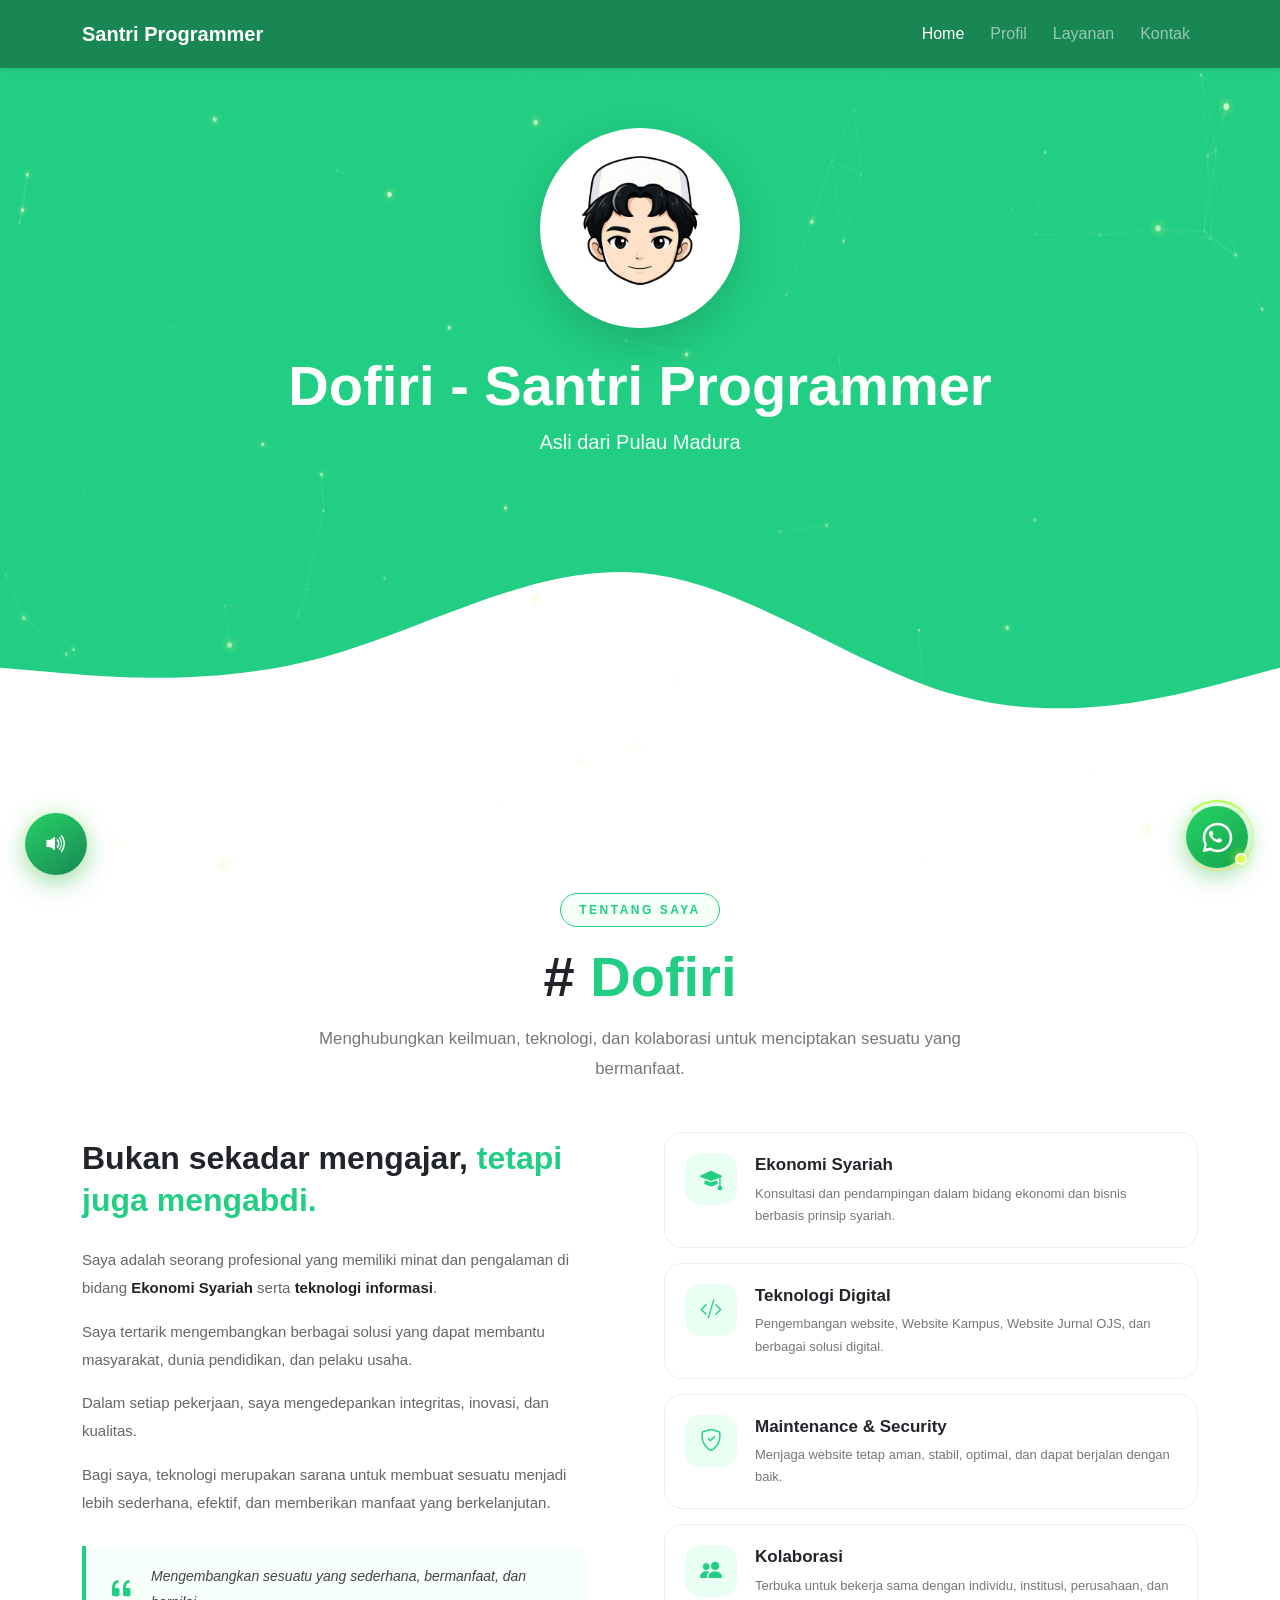
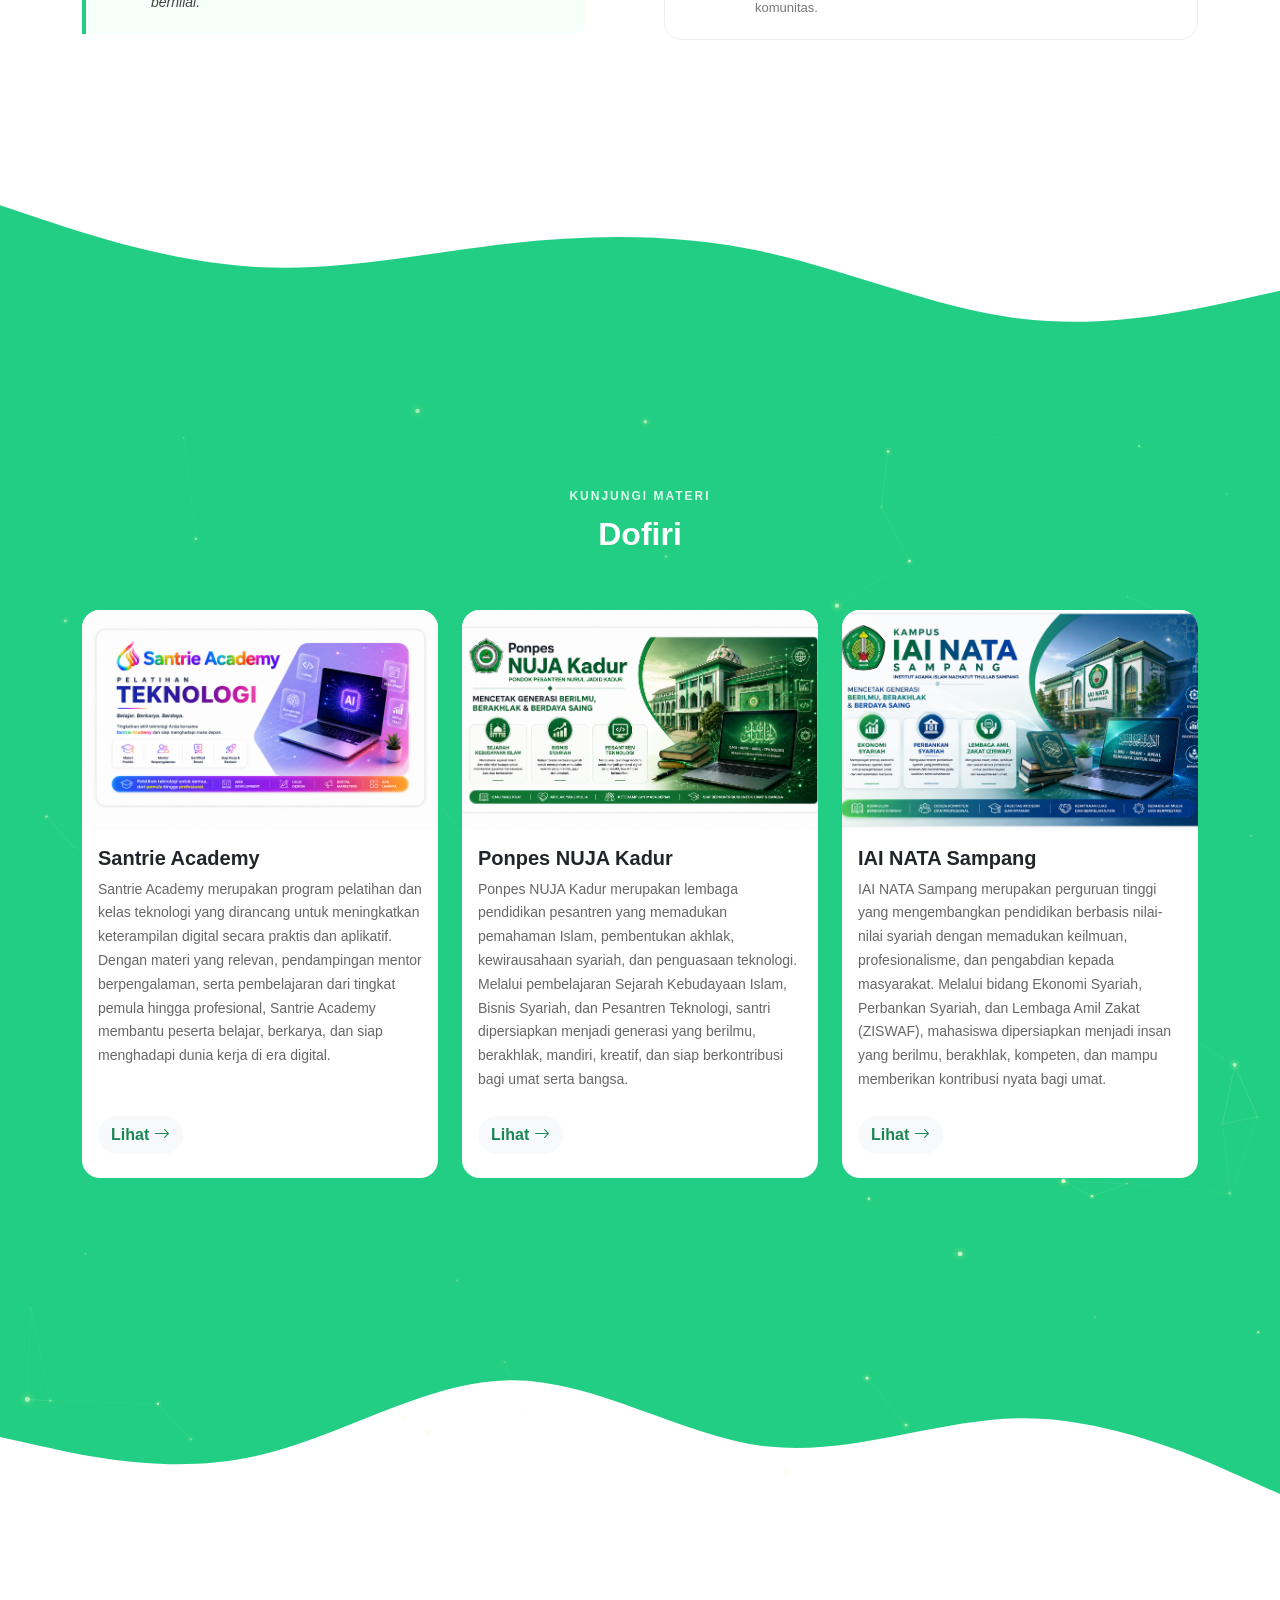
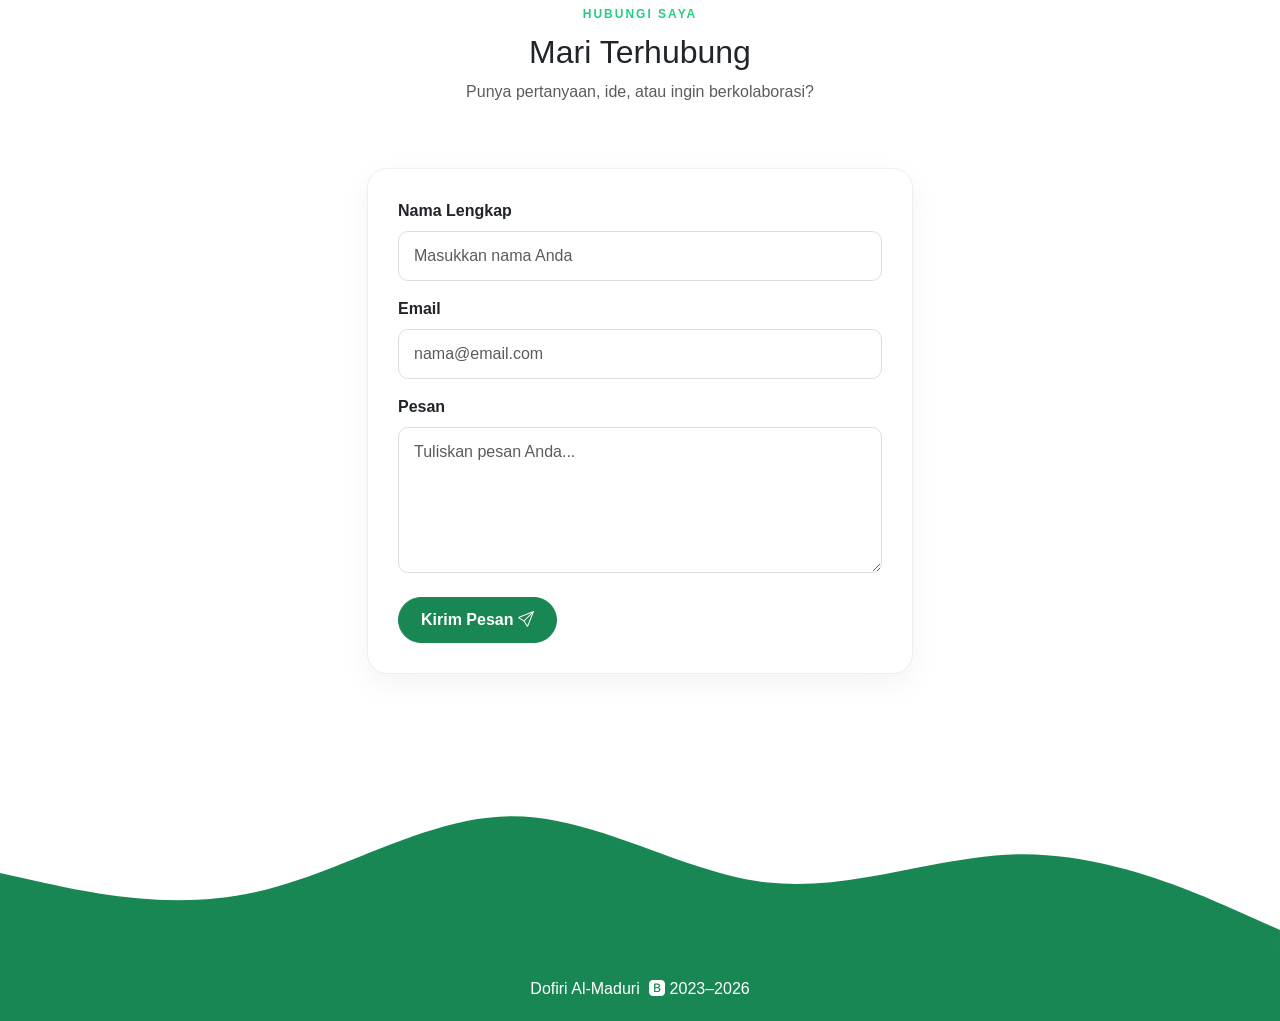
==== commit 59ecf008: "Update name references from 'Dofiri Al-Maduri' to 'Santri Programmer'" ====
--- a/index.html
+++ b/index.html
@@ -44,7 +44,7 @@
 
   <!-- Judul pada tab browser -->
 
-  <title>Dofiri Al-Maduri</title>
+  <title>Santri Programmer</title>
 
 </head>
 
@@ -63,7 +63,7 @@
       <!-- Nama / Brand -->
 
       <a class="navbar-brand fw-bold" href="#home">
-        Dofiri Al-Maduri
+        Santri Programmer
       </a>
 
 
@@ -170,7 +170,7 @@
 
       <img
         src="img/SP.png"
-        alt="Dofiri Al-Maduri"
+        alt="Santri Programmer"
         width="200"
         class="rounded-circle img-thumbnail hero-image">
 
@@ -178,7 +178,7 @@
       <!-- Nama -->
 
       <h1 class="display-4 fw-bold mt-4">
-        Dofiri Al-Maduri
+        Dofiri - Santri Programmer
       </h1>
 
 
@@ -238,7 +238,7 @@
 
           <h2 class="profil-title">
             #
-            <span>Dofiri Al-Maduri</span>
+            <span>Dofiri</span>
           </h2>
 
           <p class="profil-intro">
@@ -481,7 +481,7 @@
           </span>
 
           <h2 class="layanan-title">
-            Dofiri Al-Maduri
+            Dofiri
           </h2>
 
         </div>
--- a/style.css
+++ b/style.css
@@ -1,12 +1,1470 @@
+/* =====================================================
+   RESET DASAR
+   ===================================================== */
+
+* {
+  box-sizing: border-box;
+}
+
+
+/*
+   Membuat perpindahan ketika klik menu
+   menjadi halus.
+*/
+
+html {
+  scroll-behavior: smooth;
+}
+
+
+/*
+   Pengaturan dasar seluruh halaman.
+*/
+
+body {
+  margin: 0;
+
+  font-family: Arial, Helvetica, sans-serif;
+
+  color: #212529;
+
+  background-color: #ffffff;
+}
+
+
+
+/* =====================================================
+   NAVBAR
+   ===================================================== */
+
+.navbar {
+  padding-top: 14px;
+  padding-bottom: 14px;
+}
+
+
+/*
+   Jarak antar menu.
+*/
+
+.navbar .nav-link {
+  margin-left: 10px;
+
+  transition: 0.3s ease;
+}
+
+
+/*
+   Efek ketika mouse diarahkan ke menu.
+*/
+
+.navbar .nav-link:hover {
+  color: #ffffff;
+
+  transform: translateY(-2px);
+}
+
+
+
+/* =====================================================
+   HERO / JUMBOTRON
+   ===================================================== */
+
 .jumbotron {
+
+  /*
+     Karena navbar menggunakan fixed-top,
+     Hero diberi jarak dari atas.
+  */
+
   padding-top: 8rem;
-  background-color: #808080;
-}
-
-#grup {
+
   background-color: #22CE83;
-}
+
+  color: #ffffff;
+
+  overflow: hidden;
+}
+
+
+/*
+   Foto profil.
+*/
+
+.hero-image {
+
+  border: 5px solid rgba(255, 255, 255, 0.8);
+
+  box-shadow:
+    0 15px 40px rgba(0, 0, 0, 0.15);
+
+  transition: 0.3s ease;
+}
+
+
+/*
+   Efek ketika foto disentuh mouse.
+*/
+
+.hero-image:hover {
+  transform: scale(1.03);
+}
+
+
+/*
+   Nama pada Hero.
+*/
+
+.jumbotron h1 {
+  margin-top: 25px;
+
+  font-weight: 700;
+}
+
+
+/*
+   Tulisan di bawah nama.
+*/
+
+.jumbotron .lead {
+  opacity: 0.95;
+}
+
+
+/*
+   Wave Hero.
+*/
+
+.hero-wave {
+  display: block;
+
+  width: 100%;
+
+  margin-top: 40px;
+
+  margin-bottom: -1px;
+}
+
+
+
+/* =====================================================
+   SECTION UMUM
+   ===================================================== */
 
 section {
   padding-top: 5rem;
 }
+
+
+/*
+   Ketika menu navbar diklik,
+   section tidak tertutup navbar.
+*/
+
+section[id] {
+  scroll-margin-top: 70px;
+}
+
+
+
+/* =====================================================
+   PROFIL
+   ===================================================== */
+
+.profil-section {
+  padding-top: 7rem;
+
+  background-color: #ffffff;
+
+  overflow: hidden;
+}
+
+
+/* ---------- Badge Profil ---------- */
+
+.profil-badge {
+
+  display: inline-block;
+
+  padding: 7px 18px;
+
+  margin-bottom: 18px;
+
+  border: 1px solid #22CE83;
+
+  border-radius: 50px;
+
+  color: #22CE83;
+
+  background-color: #f4fff9;
+
+  font-size: 12px;
+
+  font-weight: 700;
+
+  letter-spacing: 2.5px;
+}
+
+
+/* ---------- Judul Profil ---------- */
+
+.profil-title {
+
+  margin-bottom: 15px;
+
+  color: #212529;
+
+  font-size: clamp(2.2rem, 5vw, 3.5rem);
+
+  font-weight: 700;
+
+  line-height: 1.15;
+}
+
+
+/*
+   Kata yang diberi warna hijau.
+*/
+
+.profil-title span {
+  color: #22CE83;
+}
+
+
+/* ---------- Intro ---------- */
+
+.profil-intro {
+
+  max-width: 650px;
+
+  margin: 0 auto;
+
+  color: #777;
+
+  font-size: 1.05rem;
+
+  line-height: 1.8;
+}
+
+
+/* ---------- Teks Profil ---------- */
+
+.profil-text {
+  padding-right: 30px;
+}
+
+
+.profil-text h3 {
+
+  margin-bottom: 25px;
+
+  color: #212529;
+
+  font-size: 2rem;
+
+  font-weight: 700;
+
+  line-height: 1.3;
+}
+
+
+.profil-text h3 span {
+  color: #22CE83;
+}
+
+
+.profil-text p {
+
+  margin-bottom: 16px;
+
+  color: #666;
+
+  font-size: 15px;
+
+  line-height: 1.85;
+}
+
+
+.profil-text strong {
+  color: #212529;
+}
+
+
+
+/* ---------- Quote ---------- */
+
+.profil-highlight {
+
+  display: flex;
+
+  align-items: center;
+
+  gap: 15px;
+
+  margin-top: 30px;
+
+  padding: 18px 20px;
+
+  border-left: 4px solid #22CE83;
+
+  background-color: #f7fffb;
+
+  border-radius: 0 12px 12px 0;
+}
+
+
+.profil-highlight i {
+
+  color: #22CE83;
+
+  font-size: 30px;
+}
+
+
+.profil-highlight p {
+
+  margin: 0;
+
+  color: #444;
+
+  font-size: 14px;
+
+  font-style: italic;
+}
+
+
+
+/* ---------- Container Card Profil ---------- */
+
+.profil-card-wrapper {
+
+  display: flex;
+
+  flex-direction: column;
+
+  gap: 15px;
+}
+
+
+
+/* ---------- Card Profil ---------- */
+
+.profil-card {
+
+  display: flex;
+
+  align-items: flex-start;
+
+  gap: 18px;
+
+  padding: 20px;
+
+  background-color: #ffffff;
+
+  border: 1px solid #eeeeee;
+
+  border-radius: 18px;
+
+  transition:
+    transform 0.3s ease,
+    box-shadow 0.3s ease,
+    border-color 0.3s ease;
+}
+
+
+/*
+   Efek hover.
+*/
+
+.profil-card:hover {
+
+  transform: translateY(-5px);
+
+  border-color: #22CE83;
+
+  box-shadow:
+    0 15px 35px rgba(34, 206, 131, 0.12);
+}
+
+
+/* ---------- Icon ---------- */
+
+.profil-icon {
+
+  flex-shrink: 0;
+
+  width: 52px;
+
+  height: 52px;
+
+  display: flex;
+
+  align-items: center;
+
+  justify-content: center;
+
+  border-radius: 15px;
+
+  background-color: #eafff4;
+
+  color: #22CE83;
+
+  font-size: 22px;
+}
+
+
+/* ---------- Judul Card ---------- */
+
+.profil-card h4 {
+
+  margin: 2px 0 7px;
+
+  color: #212529;
+
+  font-size: 17px;
+
+  font-weight: 700;
+}
+
+
+/* ---------- Isi Card ---------- */
+
+.profil-card p {
+
+  margin: 0;
+
+  color: #777;
+
+  font-size: 13px;
+
+  line-height: 1.7;
+}
+
+
+/* ---------- Wave Profil ---------- */
+
+.profil-wave {
+
+  display: block;
+
+  width: 100%;
+
+  margin-top: 80px;
+
+  margin-bottom: -1px;
+}
+
+
+
+/* =====================================================
+   LAYANAN
+   ===================================================== */
+
+#grup {
+
+  background-color: #22CE83;
+
+  color: #ffffff;
+
+  overflow: hidden;
+}
+
+
+/* Badge layanan */
+
+.layanan-badge {
+
+  display: inline-block;
+
+  margin-bottom: 10px;
+
+  color: rgba(255, 255, 255, 0.85);
+
+  font-size: 12px;
+
+  font-weight: 700;
+
+  letter-spacing: 2px;
+}
+
+
+/* Judul */
+
+.layanan-title {
+  font-weight: 700;
+}
+
+
+/* ---------- Card ---------- */
+
+.layanan-card {
+
+  overflow: hidden;
+
+  border: none;
+
+  border-radius: 18px;
+
+  color: #212529;
+
+  transition:
+    transform 0.3s ease,
+    box-shadow 0.3s ease;
+}
+
+
+.layanan-card:hover {
+
+  transform: translateY(-8px);
+
+  box-shadow:
+    0 20px 40px rgba(0, 0, 0, 0.15);
+}
+
+
+/* ---------- Gambar ---------- */
+
+.layanan-card img {
+
+  height: 220px;
+
+  object-fit: cover;
+}
+
+
+/* ---------- Judul ---------- */
+
+.layanan-card .card-title {
+
+  font-weight: 700;
+}
+
+
+/* ---------- Deskripsi ---------- */
+
+.layanan-card .card-text {
+
+  color: #666;
+
+  font-size: 14px;
+
+  line-height: 1.7;
+}
+
+
+/* ---------- Tombol ---------- */
+
+.layanan-button {
+
+  color: #198754;
+
+  font-weight: 600;
+
+  border-radius: 50px;
+}
+
+
+.layanan-button:hover {
+
+  color: #ffffff;
+
+  background-color: #198754;
+}
+
+
+/* ---------- Wave ---------- */
+
+.layanan-wave {
+
+  display: block;
+
+  width: 100%;
+
+  margin-top: 60px;
+
+  margin-bottom: -1px;
+}
+
+
+
+/* =====================================================
+   KONTAK
+   ===================================================== */
+
+.kontak-section {
+
+  background-color: #ffffff;
+}
+
+
+/* Badge */
+
+.kontak-badge {
+
+  display: inline-block;
+
+  margin-bottom: 10px;
+
+  color: #22CE83;
+
+  font-size: 12px;
+
+  font-weight: 700;
+
+  letter-spacing: 2px;
+}
+
+
+/* ---------- Form ---------- */
+
+.kontak-form {
+
+  padding: 30px;
+
+  background-color: #ffffff;
+
+  border: 1px solid #eeeeee;
+
+  border-radius: 20px;
+
+  box-shadow:
+    0 10px 30px rgba(0, 0, 0, 0.05);
+}
+
+
+/* Label */
+
+.kontak-form .form-label {
+  font-weight: 600;
+}
+
+
+/* Input */
+
+.kontak-form .form-control {
+
+  padding: 12px 15px;
+
+  border-radius: 10px;
+
+  border: 1px solid #dddddd;
+}
+
+
+/*
+   Warna ketika input sedang dipilih.
+*/
+
+.kontak-form .form-control:focus {
+
+  border-color: #22CE83;
+
+  box-shadow:
+    0 0 0 0.2rem rgba(34, 206, 131, 0.15);
+}
+
+
+/* Tombol */
+
+.kontak-button {
+
+  padding: 10px 22px;
+
+  border-radius: 50px;
+
+  font-weight: 600;
+}
+
+
+
+/* =====================================================
+   FOOTER
+   ===================================================== */
+
+.footer-wave {
+
+  display: block;
+
+  width: 100%;
+
+  margin-bottom: -1px;
+}
+
+
+.footer {
+
+  padding: 20px;
+}
+
+
+.footer p {
+  margin: 0;
+}
+
+
+.footer i {
+  margin-left: 5px;
+}
+
+
+
+/* =====================================================
+   RESPONSIVE TABLET
+   ===================================================== */
+
+@media (max-width: 991px) {
+
+  .profil-section {
+    padding-top: 5rem;
+  }
+
+  .profil-text {
+    padding-right: 0;
+  }
+
+}
+
+
+
+/* =====================================================
+   RESPONSIVE HP
+   ===================================================== */
+
+@media (max-width: 576px) {
+
+
+  /* Hero */
+
+  .jumbotron {
+    padding-top: 7rem;
+  }
+
+
+  .hero-image {
+    width: 160px;
+  }
+
+
+  /* Profil */
+
+  .profil-title {
+    font-size: 2.2rem;
+  }
+
+
+  .profil-text h3 {
+    font-size: 1.7rem;
+  }
+
+
+  .profil-intro {
+    font-size: 0.95rem;
+  }
+
+
+  .profil-card {
+    padding: 16px;
+  }
+
+
+  .profil-icon {
+
+    width: 45px;
+
+    height: 45px;
+
+    font-size: 19px;
+  }
+
+
+  .profil-card h4 {
+    font-size: 15px;
+  }
+
+
+  .profil-card p {
+    font-size: 12px;
+  }
+
+
+  /* Layanan */
+
+  .layanan-card img {
+    height: 200px;
+  }
+
+
+  /* Kontak */
+
+  .kontak-form {
+    padding: 20px;
+  }
+
+}
+
+/* =====================================================
+   WHATSAPP FLOATING BUTTON
+   ===================================================== */
+
+/* Posisi utama */
+.whatsapp-floating {
+    position: fixed;
+    right: 25px;
+    bottom: 25px;
+
+    width: 75px;
+    height: 75px;
+
+    z-index: 99999;
+
+    /* Supaya animasi tidak mengganggu layout */
+    pointer-events: none;
+}
+
+
+/* =====================================================
+   TOMBOL UTAMA
+   ===================================================== */
+
+.whatsapp-button {
+    position: relative;
+
+    display: flex;
+    align-items: center;
+    justify-content: center;
+
+    width: 62px;
+    height: 62px;
+
+    margin: 6px;
+
+    border-radius: 50%;
+
+    background:
+        linear-gradient(
+            145deg,
+            #25d366,
+            #16a34a
+        );
+
+    text-decoration: none;
+
+    box-shadow:
+        0 8px 25px rgba(20, 160, 70, 0.35),
+        0 0 20px rgba(100, 255, 80, 0.25);
+
+    pointer-events: auto;
+
+    transition:
+        transform 0.3s ease,
+        box-shadow 0.3s ease;
+
+    animation: whatsapp-float 3s ease-in-out infinite;
+}
+
+
+/* Efek ketika mouse diarahkan */
+.whatsapp-button:hover {
+
+    transform: scale(1.12);
+
+    box-shadow:
+        0 12px 35px rgba(20, 160, 70, 0.5),
+        0 0 35px rgba(150, 255, 70, 0.5);
+}
+
+
+/* =====================================================
+   LOGO WHATSAPP
+   ===================================================== */
+
+.whatsapp-icon {
+
+    position: relative;
+
+    width: 37px;
+    height: 37px;
+
+    display: flex;
+    align-items: center;
+    justify-content: center;
+
+    z-index: 10;
+
+    animation: whatsapp-icon-pulse 2s ease-in-out infinite;
+}
+
+
+.whatsapp-icon svg {
+
+    width: 100%;
+    height: 100%;
+
+    display: block;
+}
+
+
+/* =====================================================
+   RADAR / GELOMBANG
+   ===================================================== */
+
+.wa-radar {
+
+    position: absolute;
+
+    left: 50%;
+    top: 50%;
+
+    width: 62px;
+    height: 62px;
+
+    border-radius: 50%;
+
+    border: 2px solid rgba(142, 255, 67, 0.75);
+
+    transform: translate(-50%, -50%) scale(1);
+
+    pointer-events: none;
+
+    z-index: 1;
+
+    opacity: 0;
+
+    animation: radar-wave 3s ease-out infinite;
+}
+
+
+/* Gelombang kedua */
+.radar-2 {
+    animation-delay: 1s;
+}
+
+
+/* Gelombang ketiga */
+.radar-3 {
+    animation-delay: 2s;
+}
+
+
+/* =====================================================
+   LINGKARAN YANG BERPUTAR
+   ===================================================== */
+
+.wa-orbit {
+
+    position: absolute;
+
+    left: 50%;
+    top: 50%;
+
+    width: 74px;
+    height: 74px;
+
+    border-radius: 50%;
+
+    transform: translate(-50%, -50%);
+
+    pointer-events: none;
+
+    z-index: 2;
+}
+
+
+/* Lingkaran pertama */
+.orbit-1 {
+
+    border: 2px solid transparent;
+
+    border-top-color: rgba(182, 255, 70, 0.95);
+
+    border-right-color: rgba(182, 255, 70, 0.45);
+
+    animation: orbit-spin 2.8s linear infinite;
+}
+
+
+/* Lingkaran kedua */
+.orbit-2 {
+
+    width: 68px;
+    height: 68px;
+
+    border: 1px solid transparent;
+
+    border-bottom-color: rgba(255, 230, 70, 0.8);
+
+    border-left-color: rgba(255, 230, 70, 0.3);
+
+    animation: orbit-spin-reverse 2s linear infinite;
+}
+
+
+/* =====================================================
+   TITIK STATUS
+   ===================================================== */
+
+.wa-status {
+
+    position: absolute;
+
+    right: 1px;
+    bottom: 3px;
+
+    width: 12px;
+    height: 12px;
+
+    border-radius: 50%;
+
+    background: #d9ff48;
+
+    border: 2px solid #ffffff;
+
+    z-index: 20;
+
+    box-shadow:
+        0 0 8px rgba(200, 255, 50, 0.9);
+
+    animation: status-blink 1.5s ease-in-out infinite;
+}
+
+
+/* =====================================================
+   ANIMASI MELAYANG
+   ===================================================== */
+
+@keyframes whatsapp-float {
+
+    0% {
+        transform: translateY(0);
+    }
+
+    50% {
+        transform: translateY(-7px);
+    }
+
+    100% {
+        transform: translateY(0);
+    }
+
+}
+
+
+/* =====================================================
+   ANIMASI LOGO
+   ===================================================== */
+
+@keyframes whatsapp-icon-pulse {
+
+    0% {
+        transform: scale(1);
+    }
+
+    50% {
+        transform: scale(1.08);
+    }
+
+    100% {
+        transform: scale(1);
+    }
+
+}
+
+
+/* =====================================================
+   ANIMASI RADAR
+   ===================================================== */
+
+@keyframes radar-wave {
+
+    0% {
+
+        transform:
+            translate(-50%, -50%)
+            scale(0.8);
+
+        opacity: 0.8;
+    }
+
+    70% {
+
+        transform:
+            translate(-50%, -50%)
+            scale(2);
+
+        opacity: 0.15;
+    }
+
+    100% {
+
+        transform:
+            translate(-50%, -50%)
+            scale(2.4);
+
+        opacity: 0;
+    }
+
+}
+
+
+/* =====================================================
+   ANIMASI LINGKARAN
+   ===================================================== */
+
+@keyframes orbit-spin {
+
+    from {
+        transform:
+            translate(-50%, -50%)
+            rotate(0deg);
+    }
+
+    to {
+        transform:
+            translate(-50%, -50%)
+            rotate(360deg);
+    }
+
+}
+
+
+@keyframes orbit-spin-reverse {
+
+    from {
+        transform:
+            translate(-50%, -50%)
+            rotate(360deg);
+    }
+
+    to {
+        transform:
+            translate(-50%, -50%)
+            rotate(0deg);
+    }
+
+}
+
+
+/* =====================================================
+   ANIMASI STATUS
+   ===================================================== */
+
+@keyframes status-blink {
+
+    0% {
+        transform: scale(1);
+        opacity: 1;
+    }
+
+    50% {
+        transform: scale(1.25);
+        opacity: 0.65;
+    }
+
+    100% {
+        transform: scale(1);
+        opacity: 1;
+    }
+
+}
+
+
+/* =====================================================
+   RESPONSIVE MOBILE
+   ===================================================== */
+
+@media (max-width: 768px) {
+
+    .whatsapp-floating {
+
+        right: 17px;
+        bottom: 17px;
+
+        width: 68px;
+        height: 68px;
+    }
+
+
+    .whatsapp-button {
+
+        width: 56px;
+        height: 56px;
+
+        margin: 6px;
+    }
+
+
+    .whatsapp-icon {
+
+        width: 33px;
+        height: 33px;
+    }
+
+
+    .wa-radar {
+
+        width: 56px;
+        height: 56px;
+    }
+
+
+    .wa-orbit {
+
+        width: 67px;
+        height: 67px;
+    }
+
+
+    .orbit-2 {
+
+        width: 61px;
+        height: 61px;
+    }
+
+}
+/* =====================================================
+   HERO PARTICLE NETWORK
+   ===================================================== */
+
+.hero {
+    position: relative;
+    overflow: hidden;
+
+    background: #20c98a;
+}
+
+
+/* =====================================================
+   PARTICLE NETWORK
+   Canvas hanya sebagai background
+===================================================== */
+
+.particle-network {
+    position: absolute;
+
+    top: 0;
+    left: 0;
+
+    width: 100%;
+    height: 100%;
+
+    z-index: 0;
+
+    pointer-events: none;
+
+    display: block;
+}
+/* =====================================================
+   LAYANAN
+===================================================== */
+
+.layanan-section {
+    position: relative;
+
+    background-color: #22CE83;
+
+    overflow: hidden;
+}
+
+.layanan-section .container {
+    position: relative;
+
+    z-index: 1;
+}
+
+/* Isi hero berada DI ATAS canvas */
+
+.hero-content {
+    position: relative;
+
+    z-index: 2;
+}
+
+
+/* =====================================================
+   GLOW HALUS BACKGROUND
+   ===================================================== */
+
+.hero::before {
+    content: "";
+
+    position: absolute;
+
+    width: 500px;
+    height: 500px;
+
+    left: 50%;
+    top: 35%;
+
+    transform: translate(-50%, -50%);
+
+    border-radius: 50%;
+
+    background:
+        radial-gradient(
+            circle,
+            rgba(210, 255, 130, 0.10) 0%,
+            rgba(210, 255, 130, 0.04) 35%,
+            transparent 70%
+        );
+
+    z-index: 0;
+
+    pointer-events: none;
+
+    animation: hero-glow 8s ease-in-out infinite;
+}
+
+
+@keyframes hero-glow {
+
+    0% {
+        transform: translate(-50%, -50%) scale(1);
+        opacity: 0.7;
+    }
+
+    50% {
+        transform: translate(-50%, -50%) scale(1.25);
+        opacity: 1;
+    }
+
+    100% {
+        transform: translate(-50%, -50%) scale(1);
+        opacity: 0.7;
+    }
+
+}
+
+
+/* =====================================================
+   FOTO HERO
+   ===================================================== */
+
+.hero-content img {
+    position: relative;
+    z-index: 3;
+}
+
+
+/* =====================================================
+   TEXT HERO
+   ===================================================== */
+
+.hero-content h1,
+.hero-content p {
+    position: relative;
+    z-index: 3;
+}
+
+
+/* =====================================================
+   MOBILE
+   ===================================================== */
+
+@media (max-width: 768px) {
+
+    .hero::before {
+
+        width: 350px;
+        height: 350px;
+    }
+
+}
+
+/* =====================================================
+   MUSIC BUTTON
+   Posisi kiri bawah
+   Sejajar dengan WhatsApp kanan bawah
+   ===================================================== */
+
+#music-button {
+
+    position: fixed;
+
+    left: 25px;
+    bottom: 25px;
+
+    width: 62px;
+    height: 62px;
+
+    border: none;
+    border-radius: 50%;
+
+    background: linear-gradient(
+        145deg,
+        #25d366,
+        #198754
+    );
+
+    color: #ffffff;
+
+    display: flex;
+    align-items: center;
+    justify-content: center;
+
+    font-size: 23px;
+
+    cursor: pointer;
+
+    z-index: 99999;
+
+    box-shadow:
+        0 8px 25px rgba(20, 160, 70, 0.35),
+        0 0 20px rgba(150, 255, 70, 0.25);
+
+    transition:
+        transform 0.3s ease,
+        box-shadow 0.3s ease;
+
+    animation: music-float 3s ease-in-out infinite;
+}
+
+
+/* Hover */
+
+#music-button:hover {
+
+    transform: scale(1.12);
+
+    box-shadow:
+        0 12px 35px rgba(20, 160, 70, 0.5),
+        0 0 30px rgba(150, 255, 70, 0.4);
+}
+
+
+/* Animasi naik turun */
+
+@keyframes music-float {
+
+    0% {
+        transform: translateY(0);
+    }
+
+    50% {
+        transform: translateY(-6px);
+    }
+
+    100% {
+        transform: translateY(0);
+    }
+
+}
+
+
+/* =====================================================
+   MOBILE
+   ===================================================== */
+
+@media (max-width: 768px) {
+
+    #music-button {
+
+        left: 17px;
+        bottom: 17px;
+
+        width: 56px;
+        height: 56px;
+
+        font-size: 21px;
+    }
+
+}
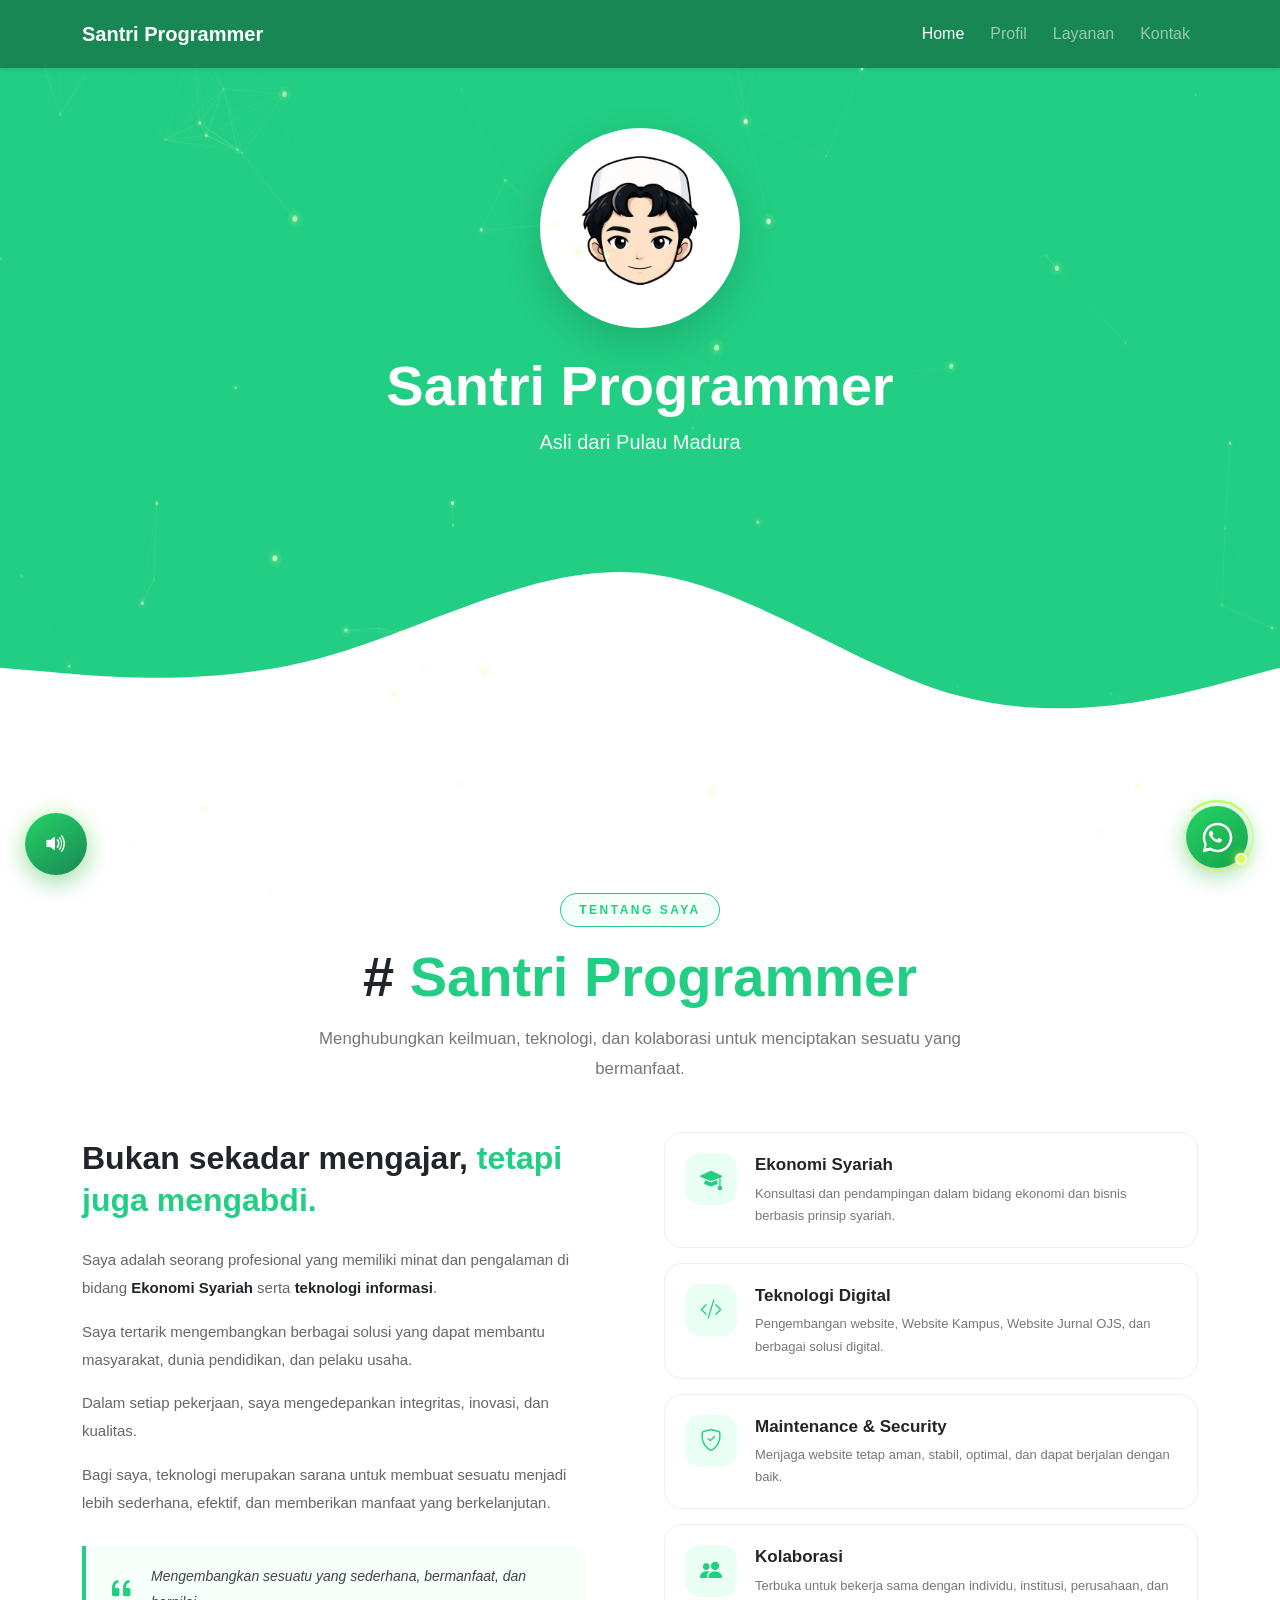
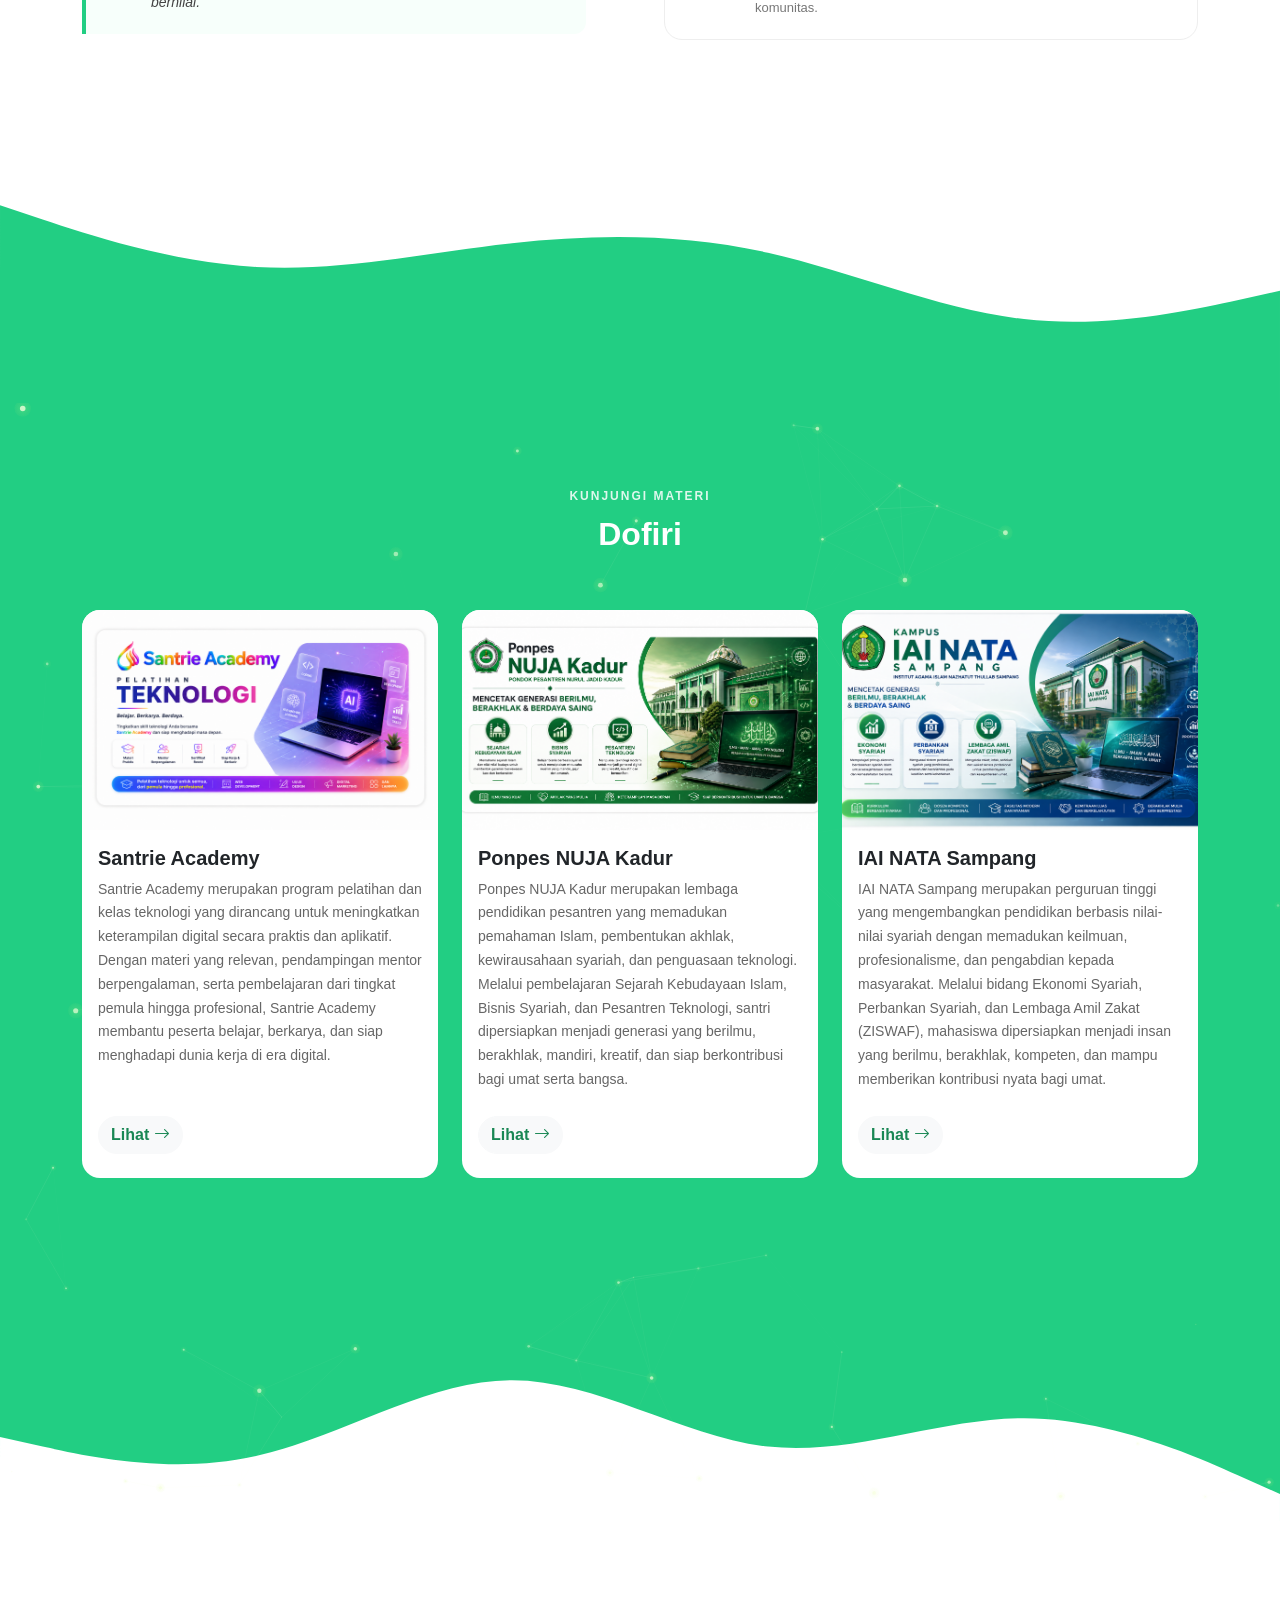
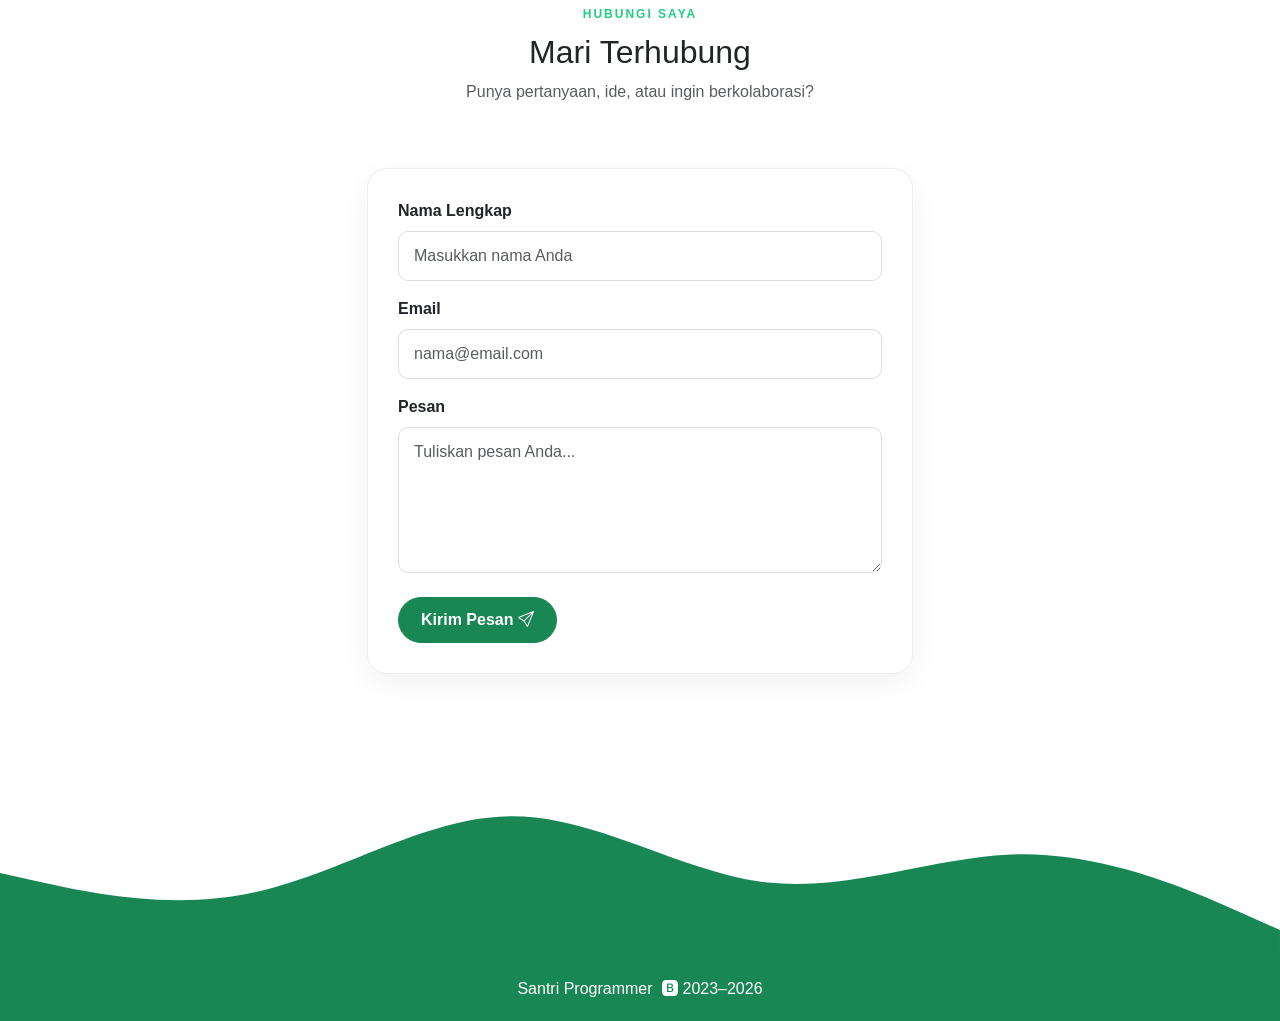
==== commit 0afe8acf: "Replace 'Dofiri' with 'Santri Programmer'" ====
--- a/index.html
+++ b/index.html
@@ -178,7 +178,7 @@
       <!-- Nama -->
 
       <h1 class="display-4 fw-bold mt-4">
-        Dofiri - Santri Programmer
+      Santri Programmer
       </h1>
 
 
@@ -238,7 +238,7 @@
 
           <h2 class="profil-title">
             #
-            <span>Dofiri</span>
+            <span>Santri Programmer</span>
           </h2>
 
           <p class="profil-intro">
@@ -826,7 +826,7 @@
     <div class="container">
 
       <p>
-        Dofiri Al-Maduri
+        Santri Programmer
 
         <i class="bi bi-bootstrap-fill"></i>
 
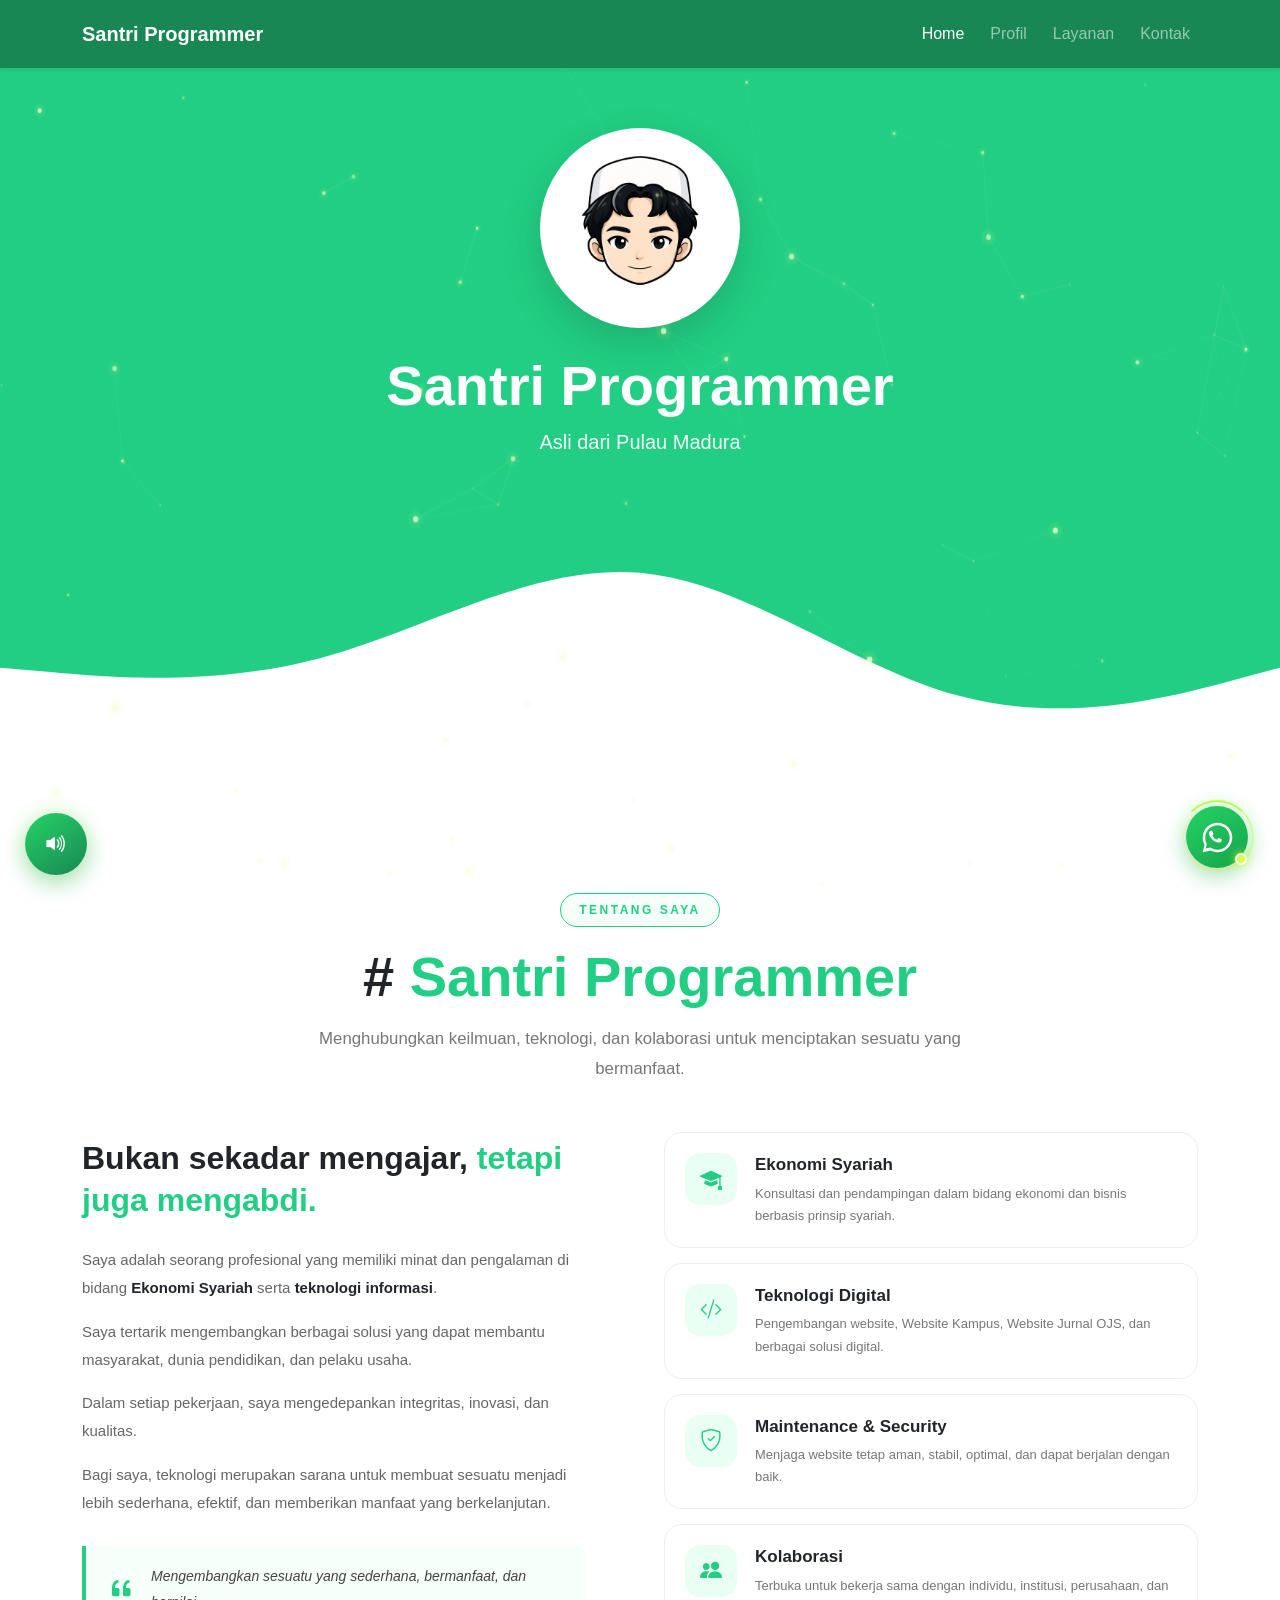
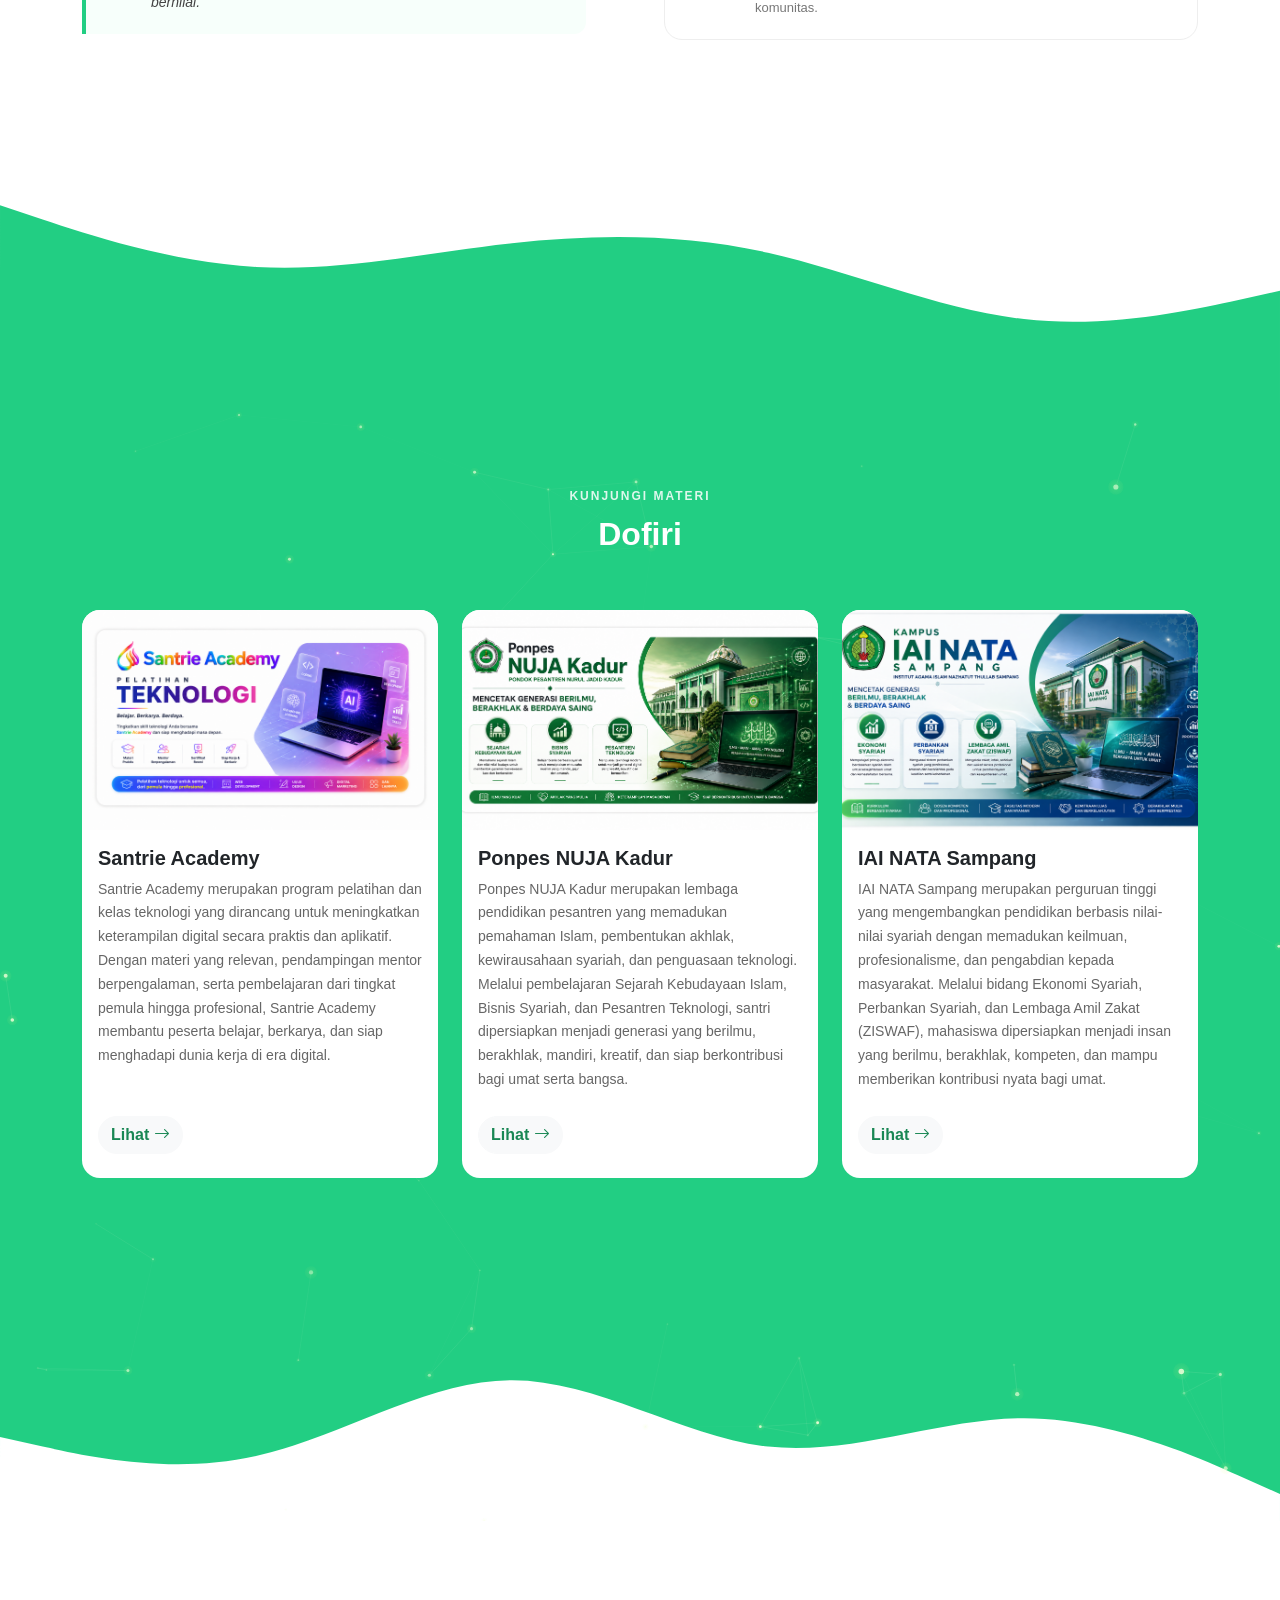
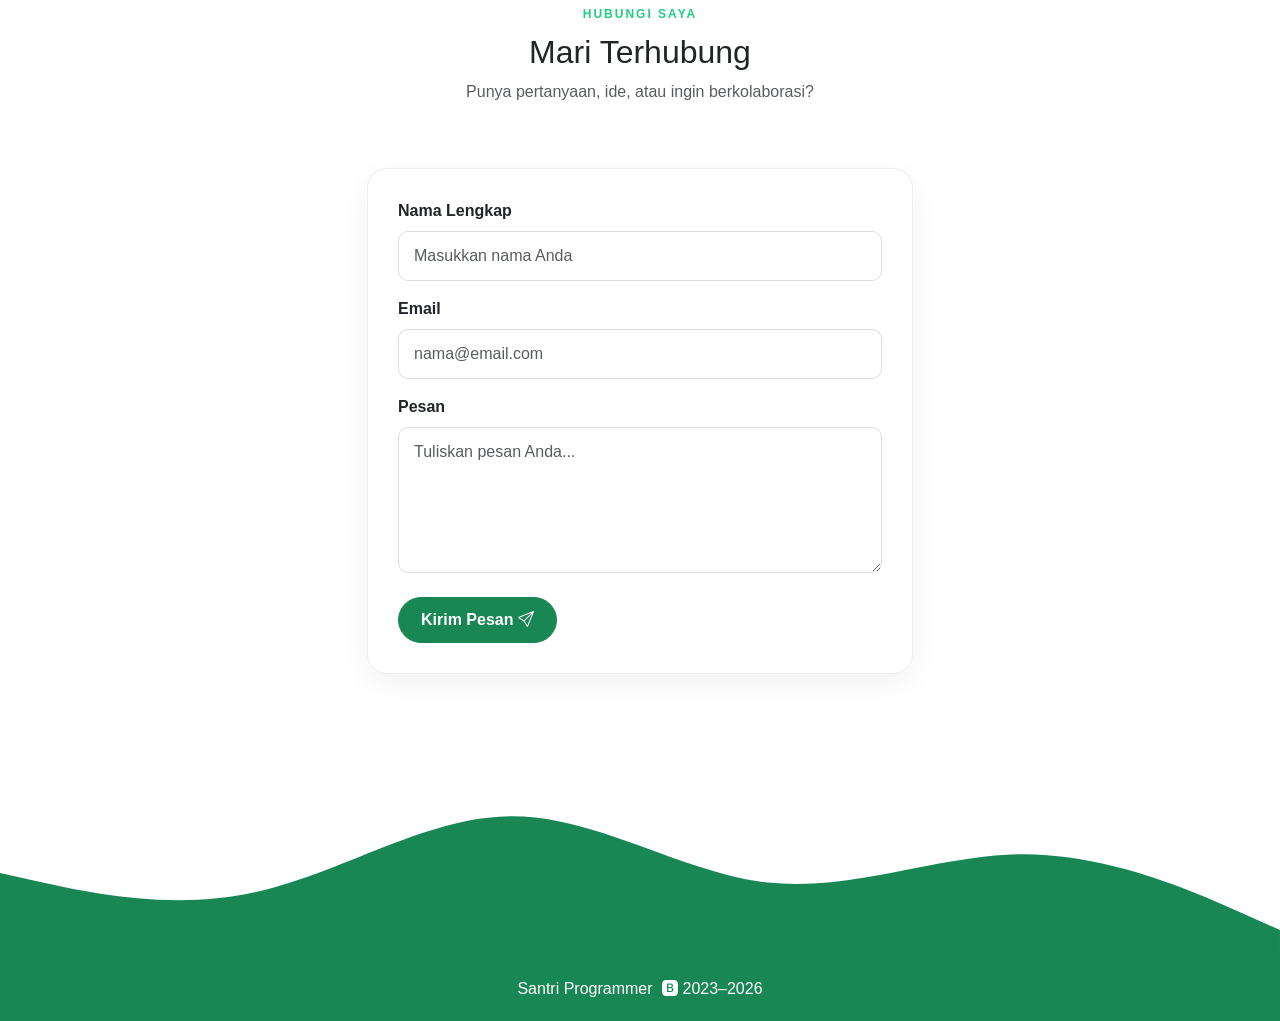
==== commit 3fed6374: "Update links to new GitHub Pages URLs" ====
--- a/index.html
+++ b/index.html
@@ -525,7 +525,7 @@
 
               <a
                 class="btn btn-light layanan-button"
-                href="https://dofirialmaduri.com/santrieacademy/"
+                href="https://santriprogrammer.github.io/santrieacademy/"
                 target="_blank">
 
                 Lihat
@@ -573,7 +573,7 @@
 
               <a
                 class="btn btn-light layanan-button"
-                href="https://dofirialmaduri.com/ponpesnujakadur/"
+                href="https://santriprogrammer.github.io/ponpesnujakadur/"
                 target="_blank">
 
                 Lihat
@@ -621,7 +621,7 @@
 
               <a
                 class="btn btn-light layanan-button"
-                href="https://dofirialmaduri.com/iainatasampang/"
+                href="https://santriprogrammer.github.io/iainatasampang/"
                 target="_blank">
 
                 Lihat
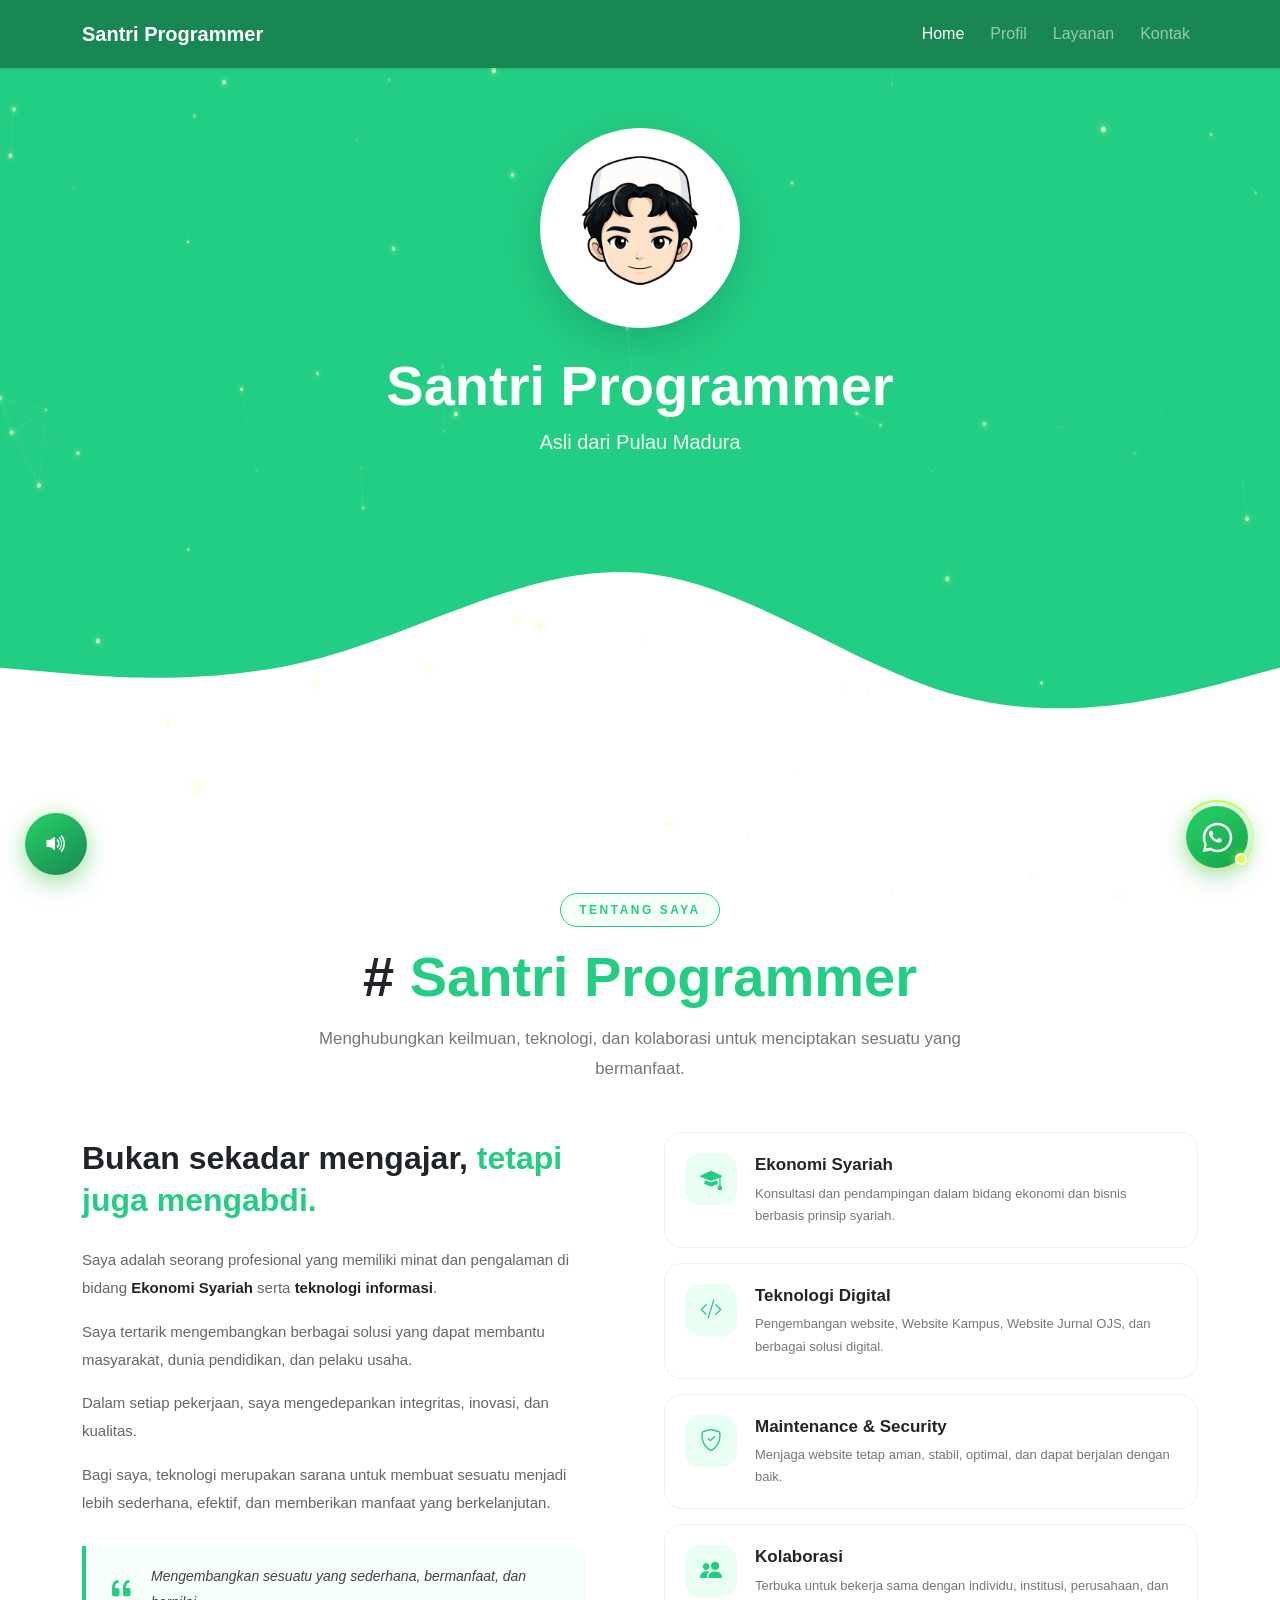
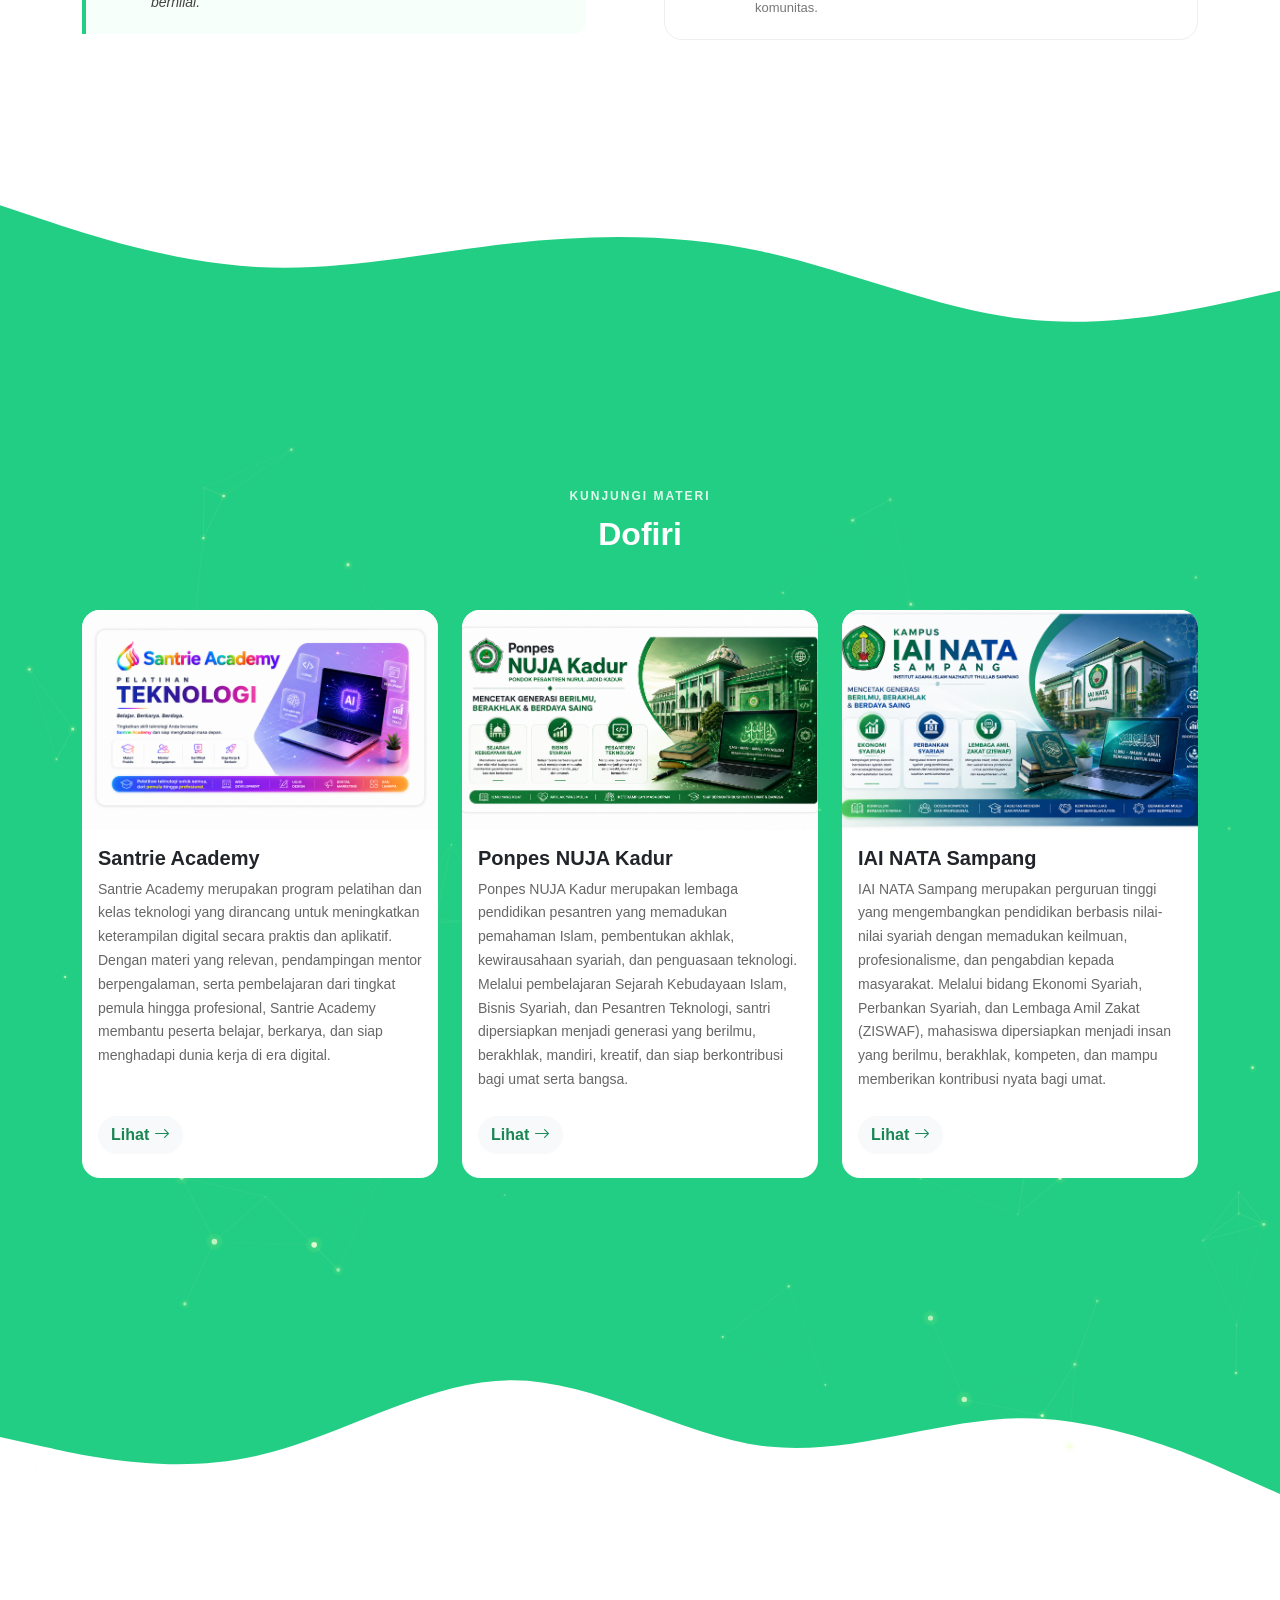
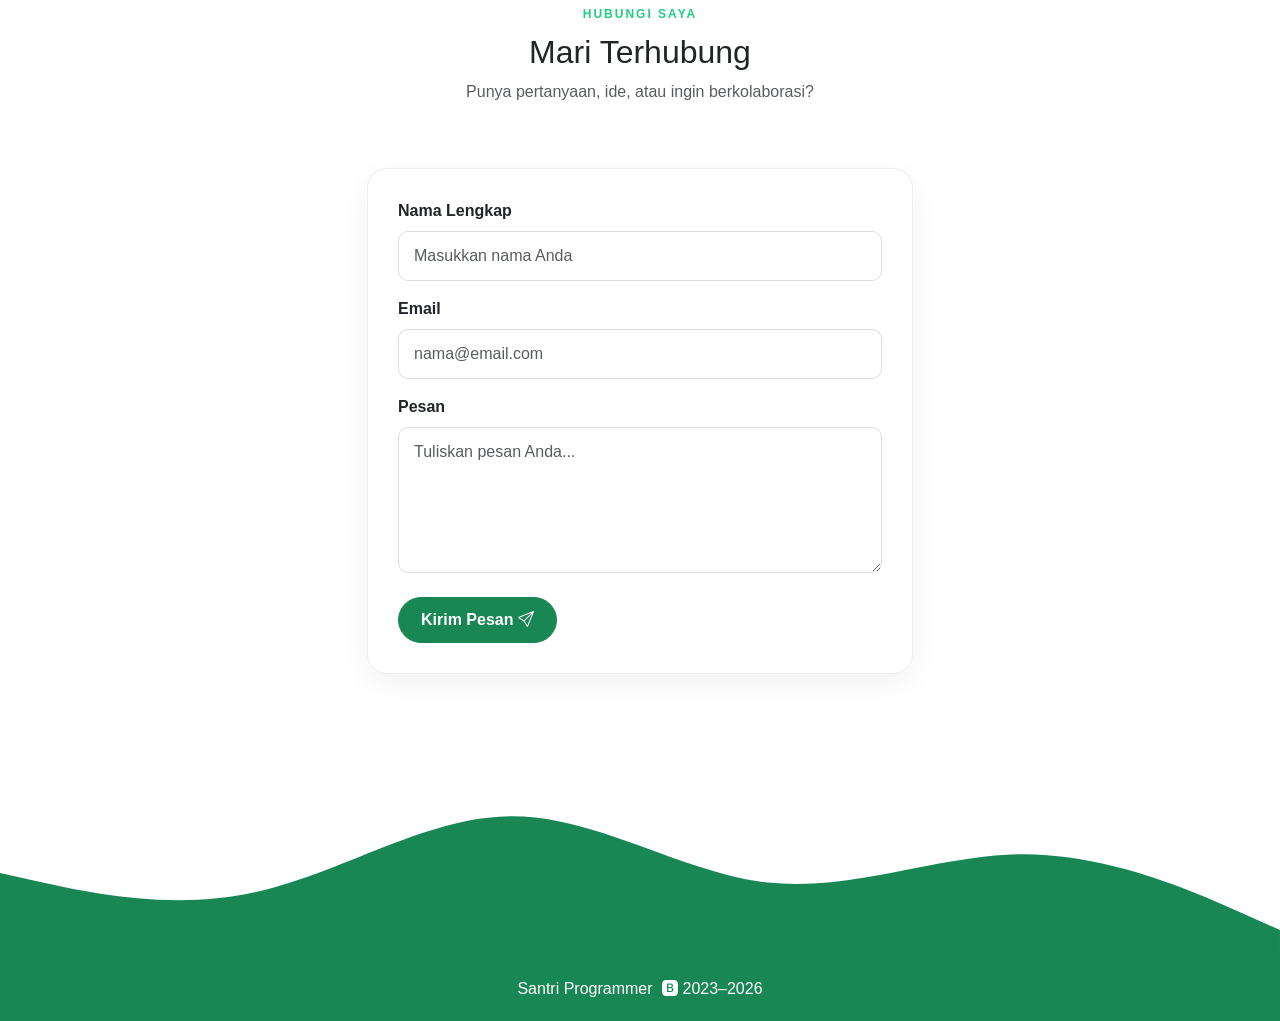
==== commit 377d12a8: "Update WhatsApp link text in index.html" ====
--- a/index.html
+++ b/index.html
@@ -844,7 +844,7 @@
 <div class="whatsapp-floating">
 
     <a
-    href="https://wa.me/6285257059250?text=%2AAssalamualaikum%20Wr.%20Wb.%2A%0AMohon%20Maaf%20Pak%20%2ADofiri%20Al-Maduri%2A%0ASaya%20Ingin%20Bertanya%2C%20Kiranya%20Berkenan%20%3F"
+    href="https://wa.me/6285257059250?text=%2AAssalamualaikum%20Wr.%20Wb.%2A%0AMohon%20Maaf%20Min%20%2ASantrri%20Programmer%2A%0ASaya%20Ingin%20Bertanya%2C%20Kiranya%20Berkenan%20%3F"
     target="_blank"
     rel="noopener noreferrer"
     class="whatsapp-button"
